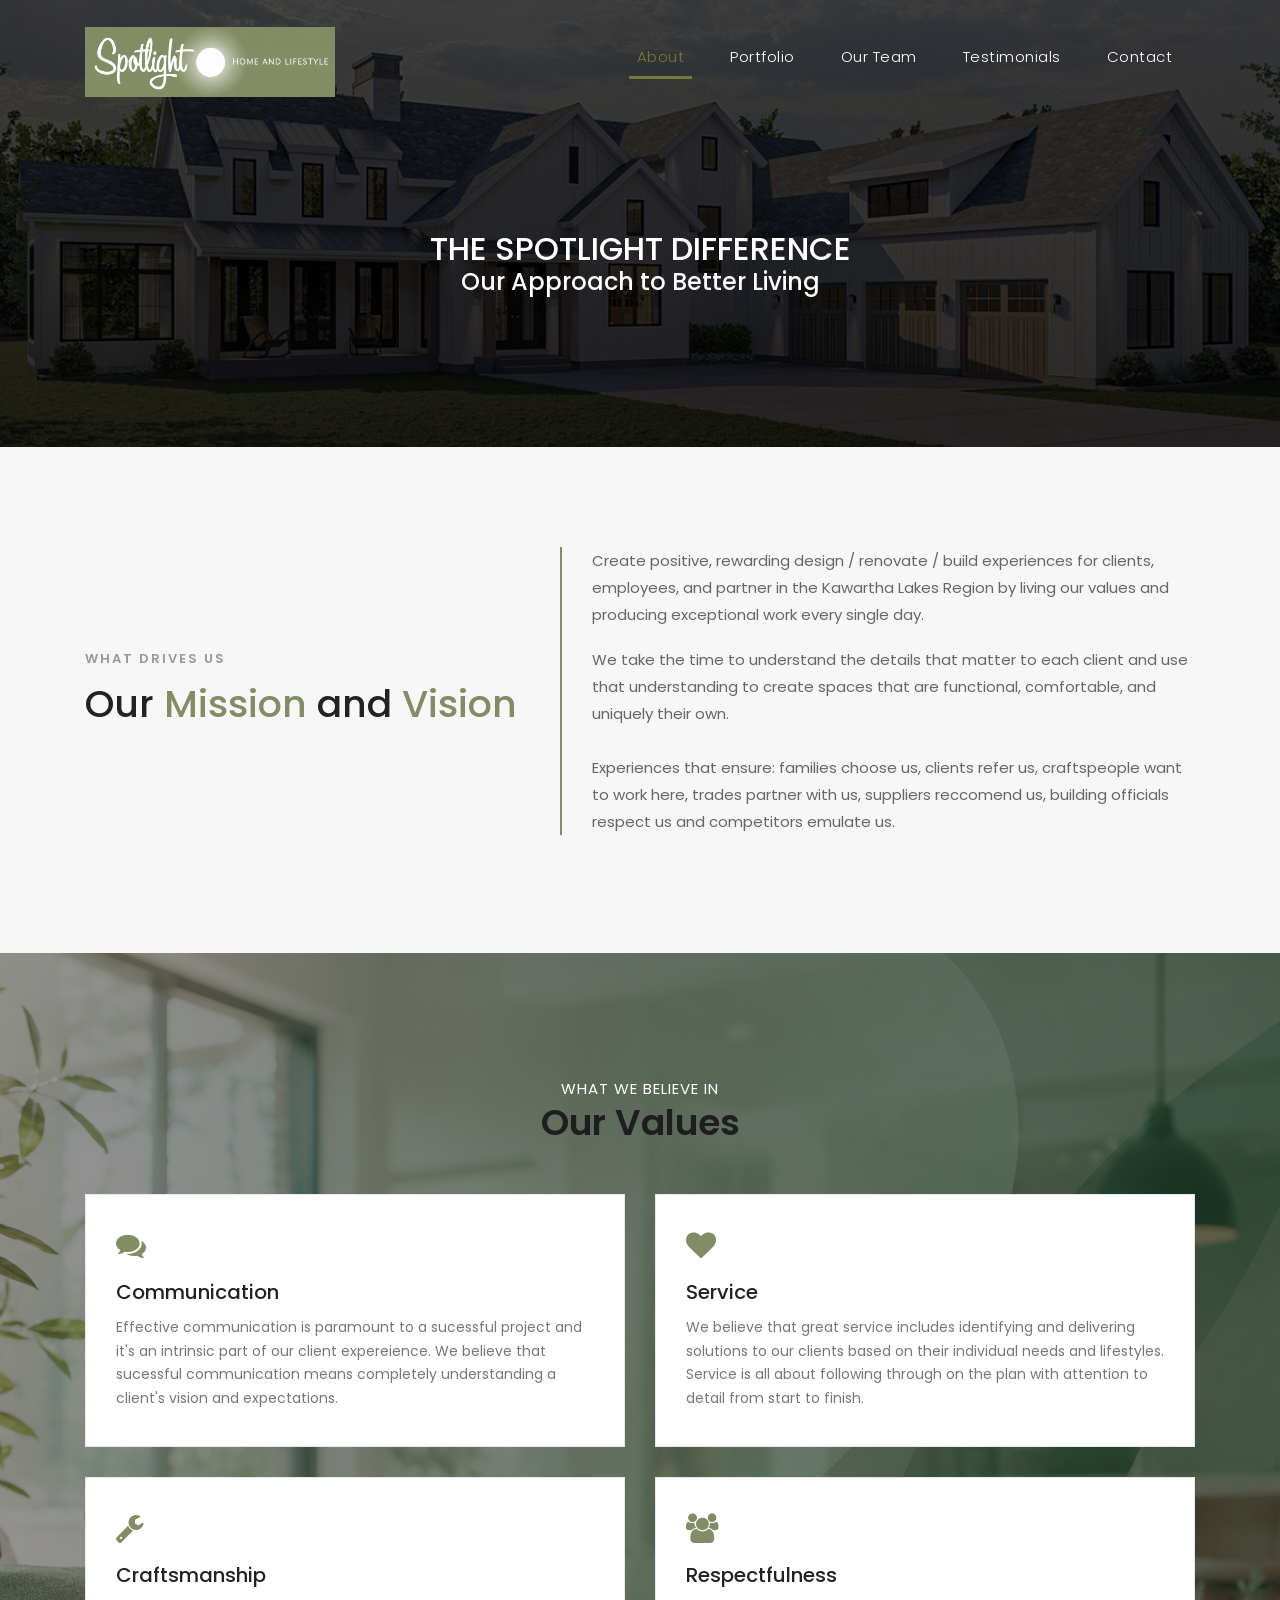
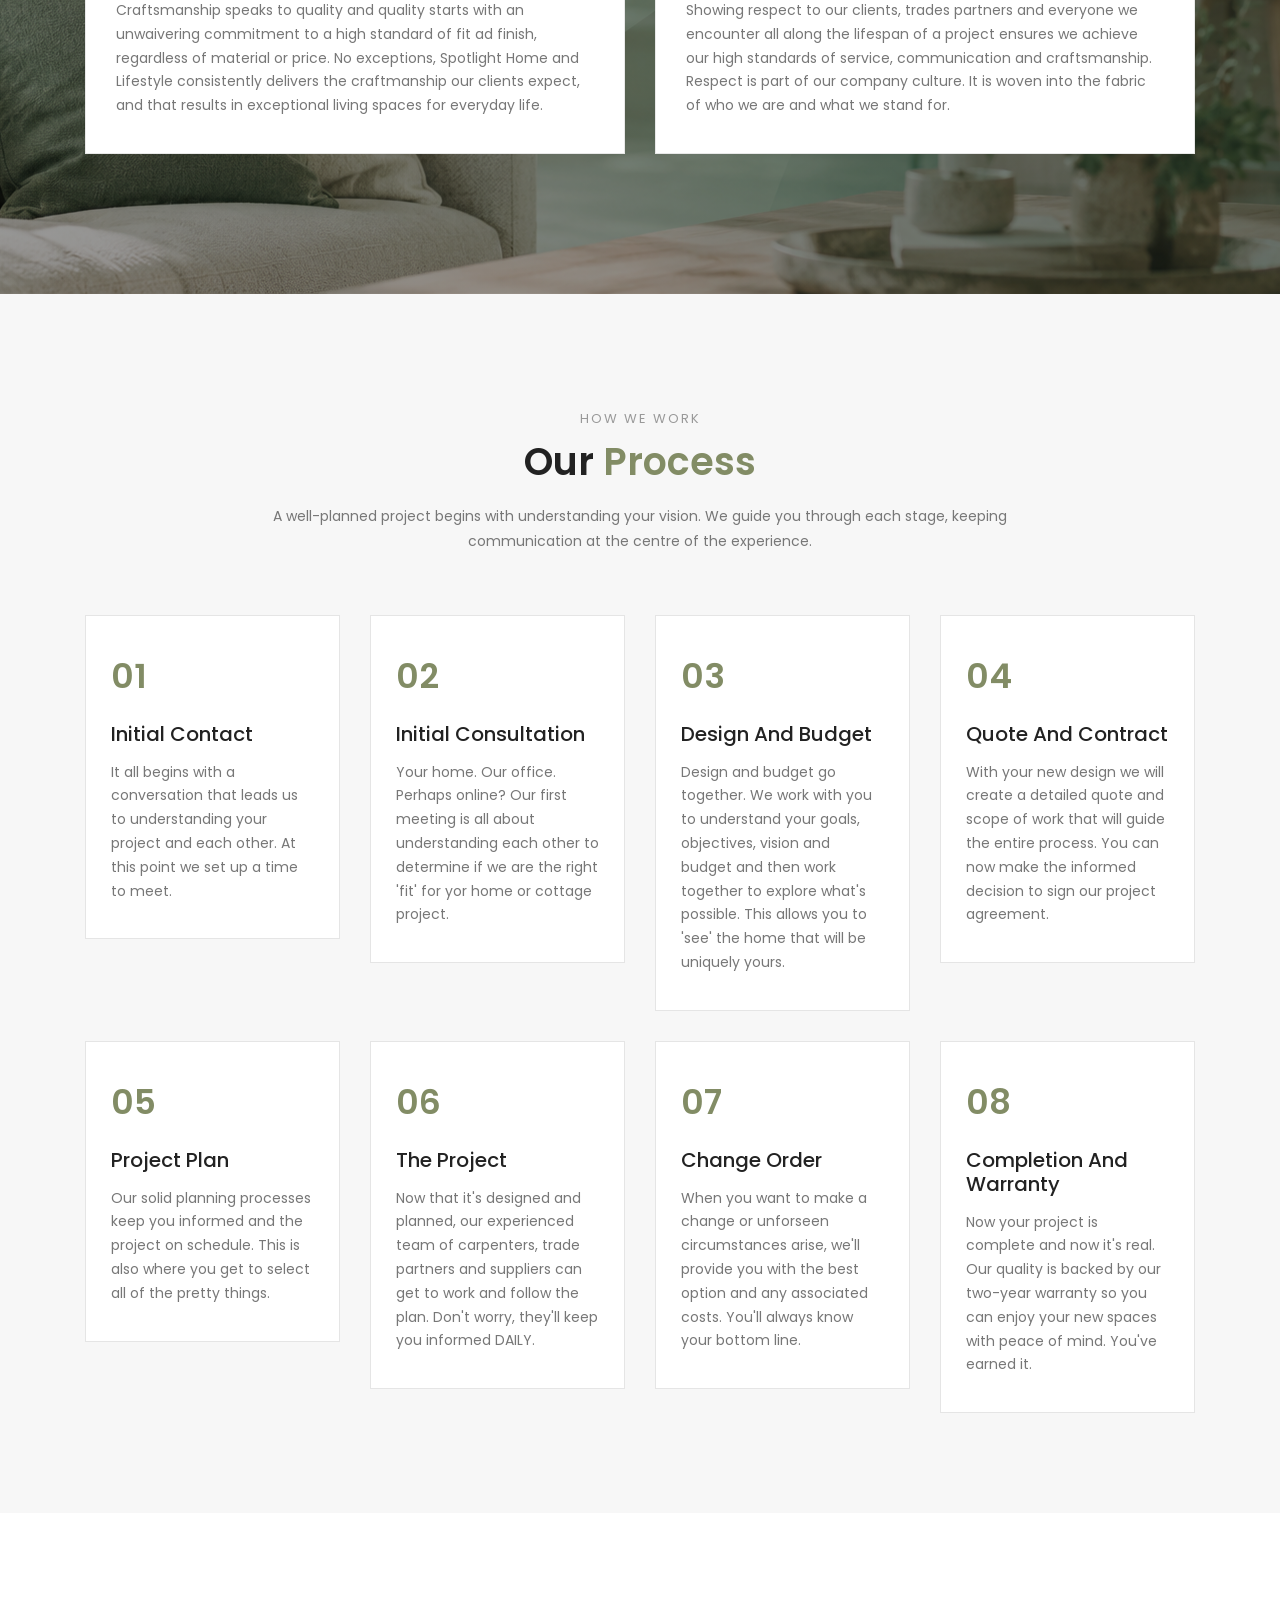
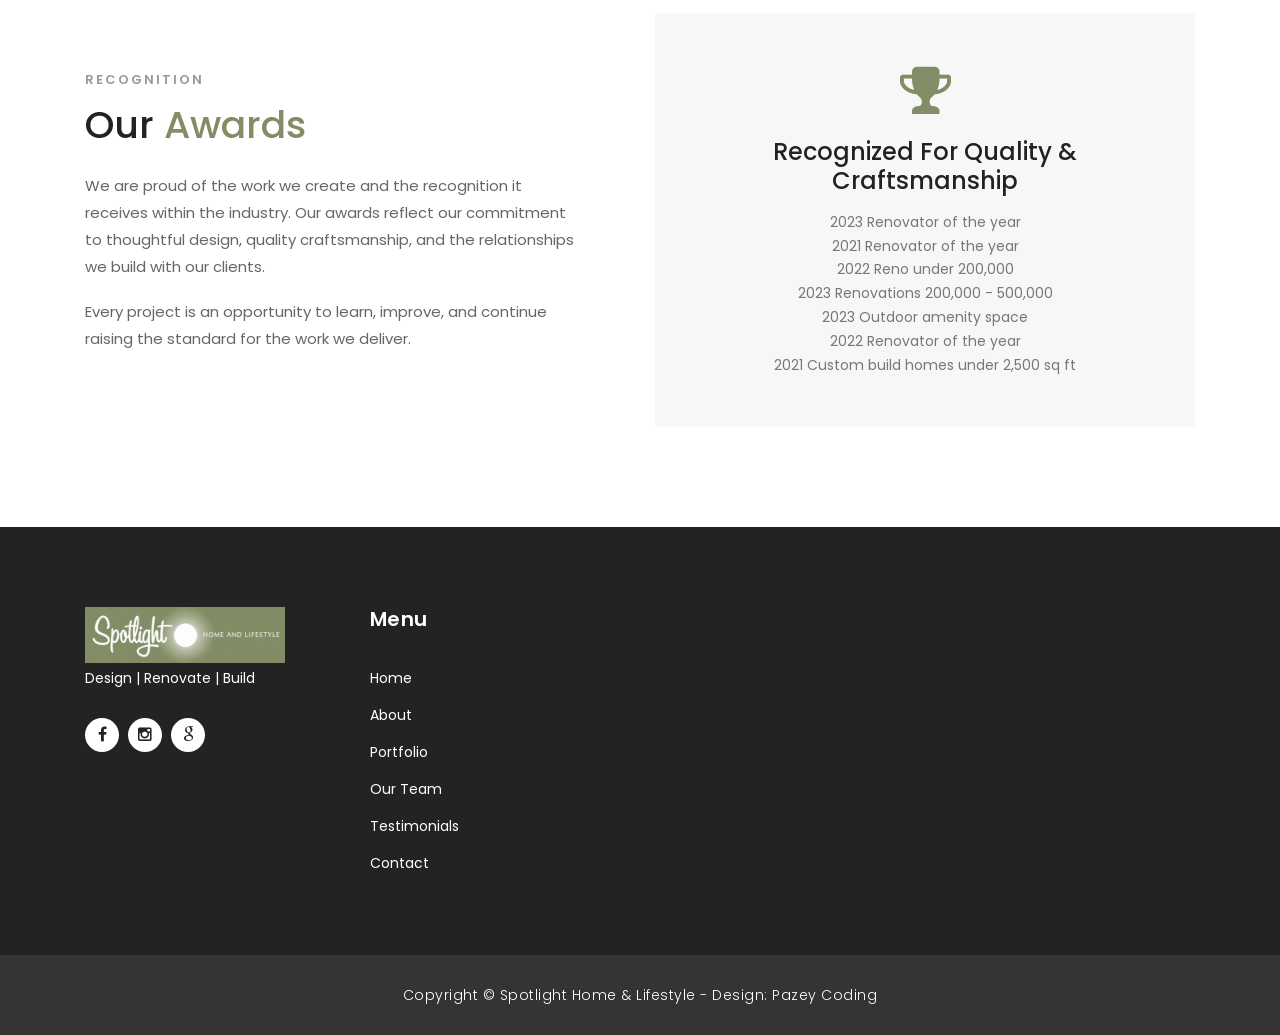
==== about-spotlight.html @ 0cdc7793 "Initial commit" ====
<!DOCTYPE html>
<html lang="en">

<head>

  <meta charset="utf-8">
  <meta name="viewport" content="width=device-width, initial-scale=1, shrink-to-fit=no">

  <meta name="description" content="Learn more about Spotlight Home & Lifestyle, our approach to design, renovation and construction, and the values that guide every project.">

  <title>Spotlight Home & Lifestyle</title>

  <!-- Bootstrap -->
  <link href="vendor/bootstrap/css/bootstrap.min.css" rel="stylesheet">

  <!-- Fonts -->
  <link href="https://fonts.googleapis.com/css?family=Poppins:100,200,300,400,500,600,700,800,900&display=swap" rel="stylesheet">

  <!-- CSS -->
  <link rel="stylesheet" href="assets/css/fontawesome.css">
  <link rel="stylesheet" href="assets/css/spotlight.css">
  <link rel="stylesheet" href="assets/css/owl.css">

</head>

<body>

<!-- =========================================
HEADER
========================================= -->

<header>
  <nav class="navbar navbar-expand-lg">

    <div class="container">

      <a class="navbar-brand" href="index.html">
        <img src="spotlight-logo-long.PNG"
             alt="Spotlight Home & Lifestyle"
             style="max-width:250px; max-height:400px;">
      </a>

      <button class="navbar-toggler"
              type="button"
              data-toggle="collapse"
              data-target="#navbarResponsive"
              aria-controls="navbarResponsive"
              aria-expanded="false"
              aria-label="Toggle navigation">

        <span class="navbar-toggler-icon"></span>

      </button>

      <div class="collapse navbar-collapse" id="navbarResponsive">

        <ul class="navbar-nav ml-auto">

    

          <li class="nav-item active">
            <a class="nav-link" href="about-spotlight.html">About</a>
          </li>

          <li class="nav-item">
            <a class="nav-link" href="spotlight-projects.html">Portfolio</a>
          </li>

          <li class="nav-item">
            <a class="nav-link" href="spotlight-team.html">Our Team</a>
          </li>

          <li class="nav-item">
            <a class="nav-link" href="spotlight-testimonials.html">Testimonials</a>
          </li>

          <li class="nav-item">
            <a class="nav-link" href="contact-spotlight.html">Contact</a>
          </li>

        </ul>

      </div>

    </div>

  </nav>
</header>


<!-- =========================================
PAGE BANNER
========================================= -->

<div class="page-heading">

  <div class="container">

    <div class="row">

      <div class="col-md-12">

        <div class="text-content">

          <h2>THE SPOTLIGHT DIFFERENCE</h2>

          <h4>Our Approach to Better Living</h4>

        </div>

      </div>

    </div>

  </div>

</div>





<!-- =========================================
MISSION
========================================= -->

<section class="about-feature-section">

  <div class="container">

    <div class="row align-items-center">

      <div class="col-md-5">

        <div class="about-section-heading">

          <span>WHAT DRIVES US</span>

          <h2>Our <em>Mission</em> and <em>Vision</em></h2>

        </div>

      </div>

      <div class="col-md-7">

        <div class="about-large-text">

          <p>
         Create positive, rewarding design / renovate / build experiences for clients, employees, and partner in the Kawartha Lakes Region by living our values and producing exceptional work every single day.
          </p>

          <p>
            We take the time to understand the details that matter to
            each client and use that understanding to create spaces that
            are functional, comfortable, and uniquely their own.<br><br>
            Experiences that ensure: families choose us, clients refer us, craftspeople want to work here, trades partner with us, suppliers reccomend us, building officials respect us and competitors emulate us.
          </p>

          
        </div>

      </div>

    </div>

  </div>

</section>


<!-- =========================================
VALUES
========================================= -->

<section class="about-values">

  <div class="container">

    <div class="row">

      <div class="col-md-12">

        <div class="section-heading">

          <span style="color: white;">WHAT WE BELIEVE IN</span>

          <h2>Our Values</h2>

        </div>

      </div>

    </div>


    <!-- ROW 1 -->

    <div class="row">

      <div class="col-md-6">

        <div class="value-card">

          <i class="fa fa-comments"></i>

          <h4>Communication</h4>

          <p>
            Effective communication is paramount to a sucessful project and it's an intrinsic part of our client expereience. We believe that sucessful communication means completely understanding a client's vision and expectations. 
          </p>

        </div>

      </div>


      <div class="col-md-6">

        <div class="value-card">

          <i class="fa fa-heart"></i>

          <h4>Service</h4>

          <p>
           We believe that great service includes identifying and delivering solutions to our clients based on their individual needs and lifestyles. Service is all about following through on the plan with attention to detail from start to finish.
          </p>

        </div>

      </div>

    </div>


    <!-- ROW 2 -->

    <div class="row">

      <div class="col-md-6">

        <div class="value-card">

          <i class="fa fa-wrench"></i>

          <h4>Craftsmanship</h4>

          <p>
          Craftsmanship speaks to quality and quality starts with an unwaivering commitment to a high standard of fit ad finish, regardless of material or price. No exceptions, Spotlight Home and Lifestyle consistently delivers the craftmanship our clients expect, and that results in exceptional living spaces for everyday life.
          </p>

        </div>

      </div>


      <div class="col-md-6">

        <div class="value-card">

          <i class="fa fa-users"></i>

          <h4>Respectfulness</h4>

          <p>
            Showing respect to our clients, trades partners and everyone we encounter all along the lifespan of a project ensures we achieve our high standards of service, communication and craftsmanship. Respect is part of our company culture. It is woven into the fabric of who we are and what we stand for.
          </p>

        </div>

      </div>

    </div>

  </div>

</section>


<!-- =========================================
PROCESS
========================================= -->

<section class="about-process" ID="process">

  <div class="container">

    <div class="row">

      <div class="col-md-12">

        <div class="section-heading">

          <span>HOW WE WORK</span>

          <h2>Our <em>Process</em></h2>

          <p>
            A well-planned project begins with understanding your vision.
            We guide you through each stage, keeping communication at the
            centre of the experience.
          </p>

        </div>

      </div>

    </div>


    <div class="row">

      <div class="col-md-3">

        <div class="process-card">

          <div class="process-number">01</div>

          <h4>Initial Contact</h4>

          <p>
       It all begins with a conversation that leads us to understanding your project and each other. At this point we set up a time to meet.
          </p>

        </div>

      </div>


      <div class="col-md-3">

        <div class="process-card">

          <div class="process-number">02</div>

          <h4>Initial Consultation</h4>

          <p>
           Your home. Our office. Perhaps online? Our first meeting is all about understanding each other to determine if we are the right 'fit' for yor home or cottage project.
          </p>

        </div>

      </div>


      <div class="col-md-3">

        <div class="process-card">

          <div class="process-number">03</div>

          <h4>Design And Budget</h4>

          <p>
           Design and budget go together. We work with you to understand your goals, objectives, vision and budget and then work together to explore what's possible. This allows you to 'see' the home that will be uniquely yours.
          </p>

        </div>

      </div>


      <div class="col-md-3">

        <div class="process-card">

          <div class="process-number">04</div>

          <h4>Quote And Contract</h4>

          <p>
    With your new design we will create a detailed quote and scope of work that will guide the entire process. You can now make the informed decision to sign our project agreement.
          </p>

        </div>

      </div>

            <div class="col-md-3">

        <div class="process-card">

          <div class="process-number">05</div>

          <h4>Project Plan</h4>

          <p>
Our solid planning processes keep you informed and the project on schedule. This is also where you get to select all of the pretty things.
          </p>

        </div>

      </div>

                  <div class="col-md-3">

        <div class="process-card">

          <div class="process-number">06</div>

          <h4>The Project</h4>

          <p>
Now that it's designed and planned, our experienced team of carpenters, trade partners and suppliers can get to work and follow the plan. Don't worry, they'll keep you informed DAILY.
          </p>

        </div>

      </div>

      
                  <div class="col-md-3">

        <div class="process-card">

          <div class="process-number">07</div>

          <h4>Change Order</h4>

          <p>
When you want to make a change or unforseen circumstances arise, we'll provide you with the best option and any associated costs. You'll always know your bottom line.
          </p>

        </div>

      </div>

                    <div class="col-md-3">

        <div class="process-card">

          <div class="process-number">08</div>

          <h4>Completion And Warranty</h4>

          <p>
Now your project is complete and now it's real. Our quality is backed by our two-year warranty so you can enjoy your new spaces with peace of mind. You've earned it.
          </p>

        </div>

      </div>


    </div>

  </div>

</section>


<!-- =========================================
AWARDS
========================================= -->

<section class="about-awards" ID="awards">

  <div class="container">

    <div class="row align-items-center">

      <div class="col-md-6">

        <div class="awards-content">

          <span>RECOGNITION</span>

          <h2>Our <em>Awards</em></h2>

          <p>
            We are proud of the work we create and the recognition it
            receives within the industry. Our awards reflect our
            commitment to thoughtful design, quality craftsmanship,
            and the relationships we build with our clients.
          </p>

          <p>
            Every project is an opportunity to learn, improve, and
            continue raising the standard for the work we deliver.
          </p>

        </div>

      </div>


      <div class="col-md-6">

        <div class="award-placeholder">

          <i class="fa fa-trophy"></i>

          <h4>Recognized For Quality & Craftsmanship</h4>

          <p>
          
2023 Renovator of the year<br>
2021 Renovator of the year<br>
2022 Reno under 200,000<br>
2023 Renovations 200,000 - 500,000<br>
2023 Outdoor amenity space<br>
2022 Renovator of the year<br>
2021 Custom build homes under 2,500 sq ft 
          </p>

        </div>

      </div>

    </div>

  </div>

</section>





<!-- =========================================
FOOTER
========================================= -->

<footer>

  <div class="container">

    <div class="row">

      <div class="col-md-3 footer-item">

        <img src="spotlight-logo-long.PNG"
             alt="Spotlight Home & Lifestyle"
             style="max-width:200px; max-height:250px;">

        <p>Design | Renovate | Build</p>

       <ul class="social-icons">
  <li>
    <a rel="nofollow" href="https://www.facebook.com/spotlighthomeandlifestyle" target="_blank">
      <i class="fa fa-facebook"></i>
    </a>
  </li>

  <li>
    <a href="https://www.instagram.com/spotlighthomeandlifestyle?stkn=MXFjdmdoZDBtM3pxMg==">
      <i class="fa fa-instagram"></i>
    </a>
  </li>

  <li>
    <a href="https://share.google/CDrPjOCN7Ba2OfGo3">
      <i class="fa fa-google"></i>
    </a>
  </li>
</ul>

      </div>


      <div class="col-md-3 footer-item">

        <h4>Menu</h4>

        <ul class="menu-list">

          <li><a href="index.html">Home</a></li>
          <li><a href="about-spotlight.html">About</a></li>
          <li><a href="spotlight-projects.html">Portfolio</a></li>
          <li><a href="spotlight-team.html">Our Team</a></li>
          <li><a href="spotlight-testimonials.html">Testimonials</a></li>
          <li><a href="contact-spotlight.html">Contact</a></li>

        </ul>

      </div>




        

              </div>

            </div>

          </form>

        </div>

      </div>

    </div>

  </div>

</footer>


<div class="sub-footer">

  <div class="container">

    <div class="row">

      <div class="col-md-12">

        <p>
          Copyright &copy; Spotlight Home & Lifestyle
          - Design: Pazey Coding
        </p>

      </div>

    </div>

  </div>

</div>


<!-- =========================================
SCRIPTS
========================================= -->

<script src="vendor/jquery/jquery.min.js"></script>
<script src="vendor/bootstrap/js/bootstrap.bundle.min.js"></script>

    <!-- Additional Scripts -->
    <script src="js/custom.js"></script>
    <script src="js/owl.js"></script>
    <script src="js/slick.js"></script>
    <script src="js/accordions.js"></script>

</body>
</html>
---- assets/css/spotlight.css ----
/* Grid */

.portfolio-grid {
  display: grid;
  grid-template-columns: repeat(2, 1fr);
  gap: 25px;
}

/* Portfolio Image */

.portfolio-item {
  position: relative;
  overflow: hidden;
  height: 500px;
  background: #222;
}

.portfolio-item img {
  width: 100%;
  height: 100%;
  object-fit: cover;
  display: block;
  transition: transform 0.6s ease;
}

/* Dark overlay */

.portfolio-overlay {
  position: absolute;
  top: 0;
  left: 0;
  right: 0;
  bottom: 0;

  display: flex;
  align-items: flex-end;

  padding: 45px;

  background: linear-gradient(
    to top,
    rgba(0, 0, 0, 0.85) 0%,
    rgba(0, 0, 0, 0.45) 45%,
    rgba(0, 0, 0, 0.05) 100%
  );

  transition: background 0.4s ease;
}

/* Text */

.portfolio-content {
  max-width: 550px;
  color: #fff;
}

.portfolio-content span {
  display: block;
  font-size: 12px;
  letter-spacing: 2px;
  font-weight: 600;
  color: #d2b98b;
  margin-bottom: 10px;
}

.portfolio-content h3 {
  font-size: 30px;
  font-weight: 600;
  margin-bottom: 15px;
  color: #fff;
}

.portfolio-content p {
  color: #eee;
  font-size: 15px;
  line-height: 1.7;
  margin-bottom: 25px;
}

/* Button */

.portfolio-button {
  display: inline-block;
  padding: 12px 24px;
  border: 1px solid #fff;
  color: #fff;
  font-size: 12px;
  font-weight: 600;
  letter-spacing: 1px;
  text-decoration: none;
  transition: all 0.3s ease;
}

.portfolio-button:hover {
  background: #fff;
  color: #222;
  text-decoration: none;
}

/* Hover Image */

.portfolio-item:hover img {
  transform: scale(1.06);
}

.portfolio-item:hover .portfolio-overlay {
  background: linear-gradient(
    to top,
    rgba(0, 0, 0, 0.9) 0%,
    rgba(0, 0, 0, 0.55) 55%,
    rgba(0, 0, 0, 0.15) 100%
  );
}

/* Bottom Button */

.portfolio-footer {
  text-align: center;
  margin-top: 45px;
}

.portfolio-footer .filled-button {
  padding: 14px 30px;
}

/* Mobile */

@media (max-width: 767px) {

  .portfolio-section {
    padding: 70px 0;
  }

  .portfolio-grid {
    grid-template-columns: 1fr;
  }

  .portfolio-item {
    height: 450px;
  }

  .portfolio-overlay {
    padding: 30px;
  }

  .portfolio-content h3 {
    font-size: 24px;
  }

  .portfolio-content p {
    font-size: 14px;
  }
}

/* Dark overlay on slider images */
.Modern-Slider .item .img-fill::after {
    content: "";
    position: absolute;
    inset: 0;
    background: rgba(0, 0, 0, 0.6);
    z-index: 1;
}

/* Keep slider text and arrows above the overlay */
.Modern-Slider .item .text-content {
    z-index: 2;
}

.Modern-Slider .NextArrow,
.Modern-Slider .PrevArrow {
    z-index: 5;
}

body {
  font-family: 'Poppins', sans-serif;
  overflow-x: hidden;
  text-rendering: optimizeLegibility;
  -webkit-font-smoothing: antialiased;
  -moz-osx-font-smoothing: grayscale;
}
p {
	margin-bottom: 0px;
	font-size: 14px;
	color: #666666;
	line-height: 30px;
}
a {
	text-decoration: none!important;
}
ul {
	padding: 0;
	margin: 0;
	list-style: none;
}

h1,h2,h3,h4,h5,h6 {
	margin: 0px;
}

a.filled-button {
	background-color: #828C65;
	color: #fff;
	font-size: 16px;
	text-transform: uppercase;
	font-weight: 700;
	padding: 12px 30px;
	border-radius: 30px;
	display: inline-block;
	transition: all 0.3s;
}

a.filled-button:hover {
	background-color: #fff;
	color: #828C65;
}

a.border-button {
	background-color: transparent;
	color: #fff;
	border: 2px solid #fff;
	font-size: 20px;
	text-transform: uppercase;
	font-weight: 700;
	padding: 10px 28px;
	border-radius: 30px;
	display: inline-block;
	transition: all 0.3s;
}

a.border-button:hover {
	background-color: #fff;
	color: #828C65;
}

.section-heading {
	text-align: center;
	margin-bottom: 80px;
}

.section-heading h2 {
	font-size: 36px;
	font-weight: 600;
	color: #1e1e1e;
}

.section-heading em {
	font-style: normal;
	color: #828C65;
}

.section-heading span {
	display: block;
	margin-top: 15px;
	text-transform: uppercase;
	font-size: 15px;
	color: #666;
	letter-spacing: 1px;
}

#preloader {
  overflow: hidden;
  background: #828C65;
  left: 0;
  right: 0;
  top: 0;
  bottom: 0;
  position: fixed;
  z-index: 9999999;
  color: #fff;
}

#preloader .jumper {
  left: 0;
  top: 0;
  right: 0;
  bottom: 0;
  display: block;
  position: absolute;
  margin: auto;
  width: 50px;
  height: 50px;
}

#preloader .jumper > div {
  background-color: #fff;
  width: 10px;
  height: 10px;
  border-radius: 100%;
  -webkit-animation-fill-mode: both;
  animation-fill-mode: both;
  position: absolute;
  opacity: 0;
  width: 50px;
  height: 50px;
  -webkit-animation: jumper 1s 0s linear infinite;
  animation: jumper 1s 0s linear infinite;
}

#preloader .jumper > div:nth-child(2) {
  -webkit-animation-delay: 0.33333s;
  animation-delay: 0.33333s;
}

#preloader .jumper > div:nth-child(3) {
  -webkit-animation-delay: 0.66666s;
  animation-delay: 0.66666s;
}

@-webkit-keyframes jumper {
  0% {
    opacity: 0;
    -webkit-transform: scale(0);
    transform: scale(0);
  }
  5% {
    opacity: 1;
  }
  100% {
    -webkit-transform: scale(1);
    transform: scale(1);
    opacity: 0;
  }
}

@keyframes jumper {
  0% {
    opacity: 0;
    -webkit-transform: scale(0);
    transform: scale(0);
  }
  5% {
    opacity: 1;
  }
  100% {
    opacity: 0;
  }
}

/* Sub Header Style */

.sub-header {
	background-color: #828C65;
	height: 46px;
	line-height: 46px;
}

.sub-header ul li {
	display: inline-block;
}

.sub-header ul.left-info li {
	border-left: 1px solid rgba(250,250,250,0.3);
	padding: 0px 20px;
}

.sub-header ul.left-info li:last-child {
	border-right: 1px solid rgba(250,250,250,0.3);
}

.sub-header ul.left-info li i {
	margin-right: 10px;
	font-size: 18px;
}

.sub-header ul.left-info li a {
	color: #fff;
	font-size: 14px;
	font-weight: 600;
}

.sub-header ul.right-icons {
	float: right;
}

.sub-header ul.right-icons li {
	margin-right: -4px;
	width: 46px;
	display: inline-block;
	text-align: center;
	border-right: 1px solid rgba(250,250,250,0.3);
}

.sub-header ul.right-icons li:first-child {
	border-left: 1px solid rgba(250,250,250,0.3);
}

.sub-header ul.right-icons li a {
	color: #fff;
	transition: all 0.3s;
}

.sub-header ul.right-icons li a:hover {
	opacity: 0.75;
}



/* Header Style */

/* Adjust header elements when scrolling */
.background-header .navbar {
    padding-top: -2px;
    padding-bottom: -2px;
}

.background-header .navbar .navbar-brand {
    margin-top: -4px;
}

.background-header .navbar .navbar-nav a.nav-link {
    margin-top: -2px;
}

header {
	position: absolute;
	z-index: 99999;
	width: 100%;
	background-color: transparent!important;
	height: 80px;
	-webkit-transition: all 0.3s ease-in-out 0s;
    -moz-transition: all 0.3s ease-in-out 0s;
    -o-transition: all 0.3s ease-in-out 0s;
    transition: all 0.3s ease-in-out 0s;
}
header .navbar {
	padding: 10px 0px;
}
.background-header .navbar {
	padding: 10px 0px;
}
.background-header {
	top: 0;
	position: fixed;
	background-color: #fff!important;
	box-shadow: 0px 1px 10px rgba(0,0,0,0.1);
}
.background-header .navbar-brand h2 {
	color: #828C65!important;
}
.background-header .navbar-nav a.nav-link {
	color: #1e1e1e!important;
	
}
.background-header .navbar-nav .nav-link:hover,
.background-header .navbar-nav .active>.nav-link,
.background-header .navbar-nav .nav-link.current,
.background-header .navbar-nav .nav-link.show,
.background-header .navbar-nav .show>.nav-link {
	color: #757B35!important;
}
.navbar .navbar-brand {
	float: 	left;
	margin-top: 12px;
	outline: none;
}
.navbar .navbar-brand h2 {
	color: #fff;
	text-transform: uppercase;
	font-size: 24px;
	font-weight: 700;
	-webkit-transition: all .3s ease 0s;
    -moz-transition: all .3s ease 0s;
    -o-transition: all .3s ease 0s;
    transition: all .3s ease 0s;
}
.navbar .navbar-brand h2 em {
	font-style: normal;
	font-size: 16px;
}
#navbarResponsive {
	z-index: 999;
}
.navbar-collapse {
	text-align: center;
}
.navbar .navbar-nav .nav-item {
	margin: 0px 15px;
}
.navbar .navbar-nav a.nav-link {
	text-transform: capitalize;
	font-size: 15px;
	font-weight: 300;
	letter-spacing: 0.5px;
	color: #fff;
	transition: all 0.5s;
	margin-top: 5px;
}


.navbar .navbar-nav .nav-link:hover,
.navbar .navbar-nav .active>.nav-link,
.navbar .navbar-nav .nav-link.current,
.navbar .navbar-nav .nav-link.show,
.navbar .navbar-nav .show>.nav-link {
	color: #757B35;
	border-bottom: 3px solid #757B35;
}
.navbar .navbar-toggler-icon {
	background-image: none;
}
.navbar .navbar-toggler {
	border-color: transparent;
	background-color: transparent;	
	height: 36px;
	outline: none;
	border-radius: 0px;
	position: absolute;
	right: 30px;
	top: 35px;
}
.navbar .navbar-toggler-icon:after {
	content: '\f0c9';
	color: #828C65;
	font-size: 30px;
	line-height: 26px;
	font-family: 'FontAwesome';
}



/* Banner Style */

.img-fill{
  width: 100%;
  display: block;
  overflow: hidden;
  position: relative;
  text-align: center
}

.img-fill img {
  min-height: 100%;
  min-width: 100%;
  position: relative;
  display: inline-block;
  max-width: none;
}

*,
*:before,
*:after {
  -webkit-box-sizing: border-box;
  box-sizing: border-box;
  -webkit-font-smoothing: antialiased;
  -moz-osx-font-smoothing: grayscale;
}

.Grid1k {
  padding: 0 15px;
  max-width: 1200px;
  margin: auto;
}

.blocks-box,
.slick-slider {
  margin: 0;
  padding: 0!important;
}

.slick-slide {
  float: left;
  padding: 0;
}

.Modern-Slider .item .img-fill {
	background-size: cover;
	background-position: center center;
	background-repeat: no-repeat;
	height:95vh;
}

.Modern-Slider .item-1 .img-fill {
	background-image: url(../images/slide_01.jpg);
}

.Modern-Slider .item-2 .img-fill {
	background-image: url(../images/slide_02.jpg);
}

.Modern-Slider .item-3 .img-fill {
	background-image: url(../images/slide_03.jpg);
}

.Modern-Slider .NextArrow{
  position:absolute;
  top:50%;
  right:30px;
  border:0 none;
  background-color: transparent;
  text-align:center;
  font-size: 36px;
  font-family: 'FontAwesome';
  color:#FFF;
  z-index:5;
  outline: none;
  cursor: pointer;
}

.Modern-Slider .NextArrow:before{
  content:'\f105';
}

.Modern-Slider .PrevArrow {
  position:absolute;
  top:50%;
  left:30px;
  border:0 none;
  background-color: transparent;
  text-align:center;
  font-size: 36px;
  font-family: 'FontAwesome';
  color:#FFF;
  z-index:5;
  outline: none;
  cursor: pointer;
}

.Modern-Slider .PrevArrow:before{
  content:'\f104';
}

ul.slick-dots {
  display: none!important;
}

.Modern-Slider .text-content {
	text-align: left;
  	width: 75%;
  	position: absolute;
  	top: 50%;
  	left: 50%;
  	transform: translate(-50%, -50%);
}

.Modern-Slider .item h6 {
  margin-bottom: 15px;
  font-size: 22px;
  text-transform: uppercase;
  font-weight: 700;
  letter-spacing: 1px;
  color:#828C65;
  animation:fadeOutRight 1s both;
}

.Modern-Slider .item h4 {
  margin-bottom: 30px;
  text-transform: uppercase;
  font-size: 44px;
  font-weight: 700;
  letter-spacing: 2.5px;
  color:#FFF;
  overflow:hidden;
  animation:fadeOutLeft 1s both;
}

.Modern-Slider .item p {
	max-width: 570px;
	color: #fff;
	font-size: 15px;
	font-weight: 400;
	line-height: 30px;
	margin-bottom: 40px;
}

.Modern-Slider .item a {
  margin: 0 5px;
}

.Modern-Slider .item.slick-active h6{
  animation:fadeInDown 1s both 1s;
}

.Modern-Slider .item.slick-active h4{
  animation:fadeInLeft 1s both 1.5s;
}

.Modern-Slider .item.slick-active{
  animation:Slick-FastSwipeIn 1s both;
}

.Modern-Slider .buttons {
  position: relative;
}

.Modern-Slider {background:#000;}


/* ==== Slick Slider Css Ruls === */
.slick-slider{position:relative;display:block;-webkit-user-select:none;-moz-user-select:none;-ms-user-select:none;user-select:none;-webkit-touch-callout:none;-khtml-user-select:none;-ms-touch-action:pan-y;touch-action:pan-y;-webkit-tap-highlight-color:transparent}
.slick-list{position:relative;display:block;overflow:hidden;margin:0;padding:0}
.slick-list:focus{outline:none}.slick-list.dragging{cursor:hand}
.slick-slider .slick-track,.slick-slider .slick-list{-webkit-transform:translate3d(0,0,0);-ms-transform:translate3d(0,0,0);transform:translate3d(0,0,0)}
.slick-track{position:relative;top:0;left:0;display:block}
.slick-track:before,.slick-track:after{display:table;content:''}.slick-track:after{clear:both}
.slick-loading .slick-track{visibility:hidden}
.slick-slide{display:none;float:left /* If RTL Make This Right */ ;height:100%;min-height:1px}
.slick-slide.dragging img{pointer-events:none}
.slick-initialized .slick-slide{display:block}
.slick-loading .slick-slide{visibility:hidden}
.slick-vertical .slick-slide{display:block;height:auto;border:1px solid transparent}




/* Request Form */

.request-form {
	background-color: #828C65;
	padding: 40px 0px;
	color: #fff;
}

.request-form h4 {
	font-size: 30px;
	font-weight: 600;
}

.request-form span {
	font-size: 15px;
	font-weight: 400;
	display: inline-block;
	margin-top: 10px;
}

.request-form a.border-button {
	margin-top: 12px;
	float: right;
}




/* Services */

.services {
	margin-top: 140px;
}

.service-item img {
	width: 100%;
	overflow: hidden;
}

.service-item .down-content {
	background-color: #f7f7f7;
	padding: 30px;
}

.service-item .down-content h4 {
	font-size: 20px;
	font-weight: 700;
	letter-spacing: 0.25px;
	margin-bottom: 15px;
}

.service-item .down-content p {
	margin-bottom: 20px;
}



/* Fun Facts */

.fun-facts {
	margin-top: 140px;
	background-image: linear-gradient(rgba(0, 0, 0, 0.97), rgba(0, 0, 0, 0.8)),
	                  url(../images/spotlight-design-build-material.jpg);
	background-position: center center;
	background-repeat: no-repeat;
	background-size: cover;
	background-attachment: fixed;
	padding: 140px 0px;
	color: #fff;
}

.fun-facts span {
	text-transform: uppercase;
	font-size: 15px;
	color: #fff;
	letter-spacing: 1px;
	margin-bottom: 10px;
	display: block;
}

.fun-facts h2 {
	font-size: 36px;
	font-weight: 600;
	margin-bottom: 35px;
}

.fun-facts em {
	font-style: normal;
	color: #757B35;
}

.fun-facts p {
	color: #fff;
	margin-bottom: 40px;
}

.fun-facts .left-content {
	margin-right: 45px;
}

.count-area-content {
	text-align: center;
	background-color: rgba(250,250,250,0.1);
	padding: 25px 30px 35px 30px;
	margin: 15px 0px;
}


.count-title {
    font-size: 20px;
    font-weight: 600;
    color: #fff;
    letter-spacing: 0.5px;
}



/* More Info */

.more-info {
	margin-top: 140px;
}

.more-info .left-image img {
	width: 100%;
	overflow: hidden;
}

.more-info .more-info-content {
	background-color: #f7f7f7;
}

.about-info .more-info-content {
	background-color: transparent;
}

.about-info .right-content {
	padding: 0px!important;
	margin-right: 30px;
}

.more-info .right-content {
	padding: 45px 45px 45px 30px;
}

.more-info .right-content span {
	text-transform: uppercase;
	font-size: 15px;
	color: #666;
	letter-spacing: 1px;
	margin-bottom: 10px;
	display: block;
}

.more-info .right-content h2 {
	font-size: 36px;
	font-weight: 600;
	margin-bottom: 35px;
}

.more-info .right-content em {
	font-style: normal;
	color: #828C65;
}

.more-info .right-content p {
	margin-bottom: 30px;
}


/* Testimonials Style */

.about-testimonials {
	margin-top: 0px!important;
}

.testimonials {
	margin-top: 140px;
	background-color: #f7f7f7;
	padding: 140px 0px;
}
.testimonial-item .inner-content {
	text-align: center;
	background-color: #fff;	
	padding: 30px;
	border-radius: 5px;
}
.testimonial-item p {
	font-size: 14px;
	font-weight: 400;
}
.testimonial-item h4 {
	font-size: 19px;
	font-weight: 700;
	color: #1e1e1e;
	letter-spacing: 0.5px;
	margin-bottom: 0px;
}
.testimonial-item span {
	display: inline-block;
	margin-top: 8px;
	font-weight: 600;
	font-size: 14px;
	color: #828C65;
}
.testimonial-item img {
	max-width: 60px;
	border-radius: 50%;
	margin: 25px auto 0px auto;
}




/* Call Back Style */

.callback-services {
	border-top: 1px solid #eee;
	padding-top: 140px;
}

.contact-us {
	background-color: #f7f7f7;
	padding: 140px 0px;
}

.contact-us .contact-form {
	background-color: transparent!important;
	padding: 0!important;
}

.callback-form {
	margin-top: 140px;
}

.callback-form .contact-form {
	background-color: #828C65;
	padding: 60px;
	border-radius: 5px;
	text-align: center;
}

.callback-form .contact-form input {
	border-radius: 20px;
	height: 40px;
	line-height: 40px;
	display: inline-block;
	padding: 0px 15px;
	color: #6a6a6a;
	font-size: 13px;
	text-transform: none;
	box-shadow: none;
	border: none;
	margin-bottom: 35px;
}

.callback-form .contact-form input:focus {
	outline: none;
	box-shadow: none;
	border: none;
}

.callback-form .contact-form textarea {
	border-radius: 20px;
	height: 120px;
	max-height: 200px;
	min-height: 120px;
	display: inline-block;
	padding: 15px;
	color: #6a6a6a;
	font-size: 13px;
	text-transform: none;
	box-shadow: none;
	border: none;
	margin-bottom: 35px;
}

.callback-form .contact-form textarea:focus {
	outline: none;
	box-shadow: none;
	border: none;
}

.callback-form .contact-form ::-webkit-input-placeholder { /* Edge */
  color: #aaa;
}
.callback-form .contact-form :-ms-input-placeholder { /* Internet Explorer 10-11 */
  color: #aaa;
}
.callback-form .contact-form ::placeholder {
  color: #aaa;
}

.callback-form .contact-form button.border-button {
	background-color: transparent;
	color: #fff;
	border: 2px solid #fff;
	font-size: 13px;
	text-transform: uppercase;
	font-weight: 700;
	padding: 10px 28px;
	border-radius: 30px;
	display: inline-block;
	transition: all 0.3s;
	outline: none;
	box-shadow: none;
	text-shadow: none;
	cursor: pointer;
}

.callback-form .contact-form button.border-button:hover {
	background-color: #fff;
	color: #828C65;
}

.contact-us .contact-form button.filled-button {
	background-color: #828C65;
	color: #fff;
	border: none;
	font-size: 13px;
	text-transform: uppercase;
	font-weight: 700;
	padding: 12px 30px;
	border-radius: 30px;
	display: inline-block;
	transition: all 0.3s;
	outline: none;
	box-shadow: none;
	text-shadow: none;
	cursor: pointer;
}

.contact-us .contact-form button.filled-button:hover {
	background-color: #fff;
	color: #828C65;
}



/* Partners Style */

.contact-partners {
	margin-top: -8px!important;
}

.partners {
	margin-top: 140px;
	background-color: #f7f7f7;
	padding: 60px 0px;
}

.partners .owl-item {
	text-align: center;
	cursor: pointer;
}

.partners .partner-item img {
	max-width: 156px;
	margin: auto;
}



/* Footer Style */

footer {
	background-color: #232323;
	padding: 80px 0px;
	color: #fff;
}

footer h4 {
	color: #fff;
	font-size: 20px;
	font-weight: 600;
	letter-spacing: 0.25px;
	margin-bottom: 35px;
}
footer p {
	color: #fff;
}

footer ul.social-icons {
	margin-top: 25px;
}

footer ul.social-icons li {
	display: inline-block;
	margin-right: 5px;
}

footer ul.social-icons li:last-child {
	margin-right: 0px;
}

footer ul.social-icons li a {
	width: 34px;
	height: 34px;
	display: inline-block;
	line-height: 34px;
	text-align: center;
	background-color: #fff;
	color: #232323;
	border-radius: 50%;
	transition: all 0.3s;
}

footer ul.social-icons li a:hover {
	background-color: #828C65;
}

footer ul.menu-list li {
	margin-bottom: 13px;
}

footer ul.menu-list li:last-child {
	margin-bottom: 0px;
}

footer ul.menu-list li a {
	font-size: 14px;
	color: #fff;
	transition: all 0.3s;
}

footer ul.menu-list li a:hover {
	color: #828C65;
}

footer .contact-form input {
	border-radius: 20px;
	height: 40px;
	line-height: 40px;
	display: inline-block;
	padding: 0px 15px;
	color: #aaa!important;
	background-color: #343434;
	font-size: 13px;
	text-transform: none;
	box-shadow: none;
	border: none;
	margin-bottom: 15px;
}

footer .contact-form input:focus {
	outline: none;
	box-shadow: none;
	border: none;
	background-color: #343434;
}

footer .contact-form textarea {
	border-radius: 20px;
	height: 120px;
	max-height: 200px;
	min-height: 120px;
	display: inline-block;
	padding: 15px;
	color: #aaa!important;
	background-color: #343434;
	font-size: 13px;
	text-transform: none;
	box-shadow: none;
	border: none;
	margin-bottom: 15px;
}

footer .contact-form textarea:focus {
	outline: none;
	box-shadow: none;
	border: none;
	background-color: #343434;
}

footer .contact-form ::-webkit-input-placeholder { /* Edge */
  color: #aaa;
}
footer .contact-form :-ms-input-placeholder { /* Internet Explorer 10-11 */
  color: #aaa;
}
footer .contact-form ::placeholder {
  color: #aaa;
}

footer .contact-form button.filled-button {
	background-color: transparent;
	color: #fff;
	background-color: #828C65;
	border: none;
	font-size: 13px;
	text-transform: uppercase;
	font-weight: 700;
	padding: 12px 30px;
	border-radius: 30px;
	display: inline-block;
	transition: all 0.3s;
	outline: none;
	box-shadow: none;
	text-shadow: none;
	cursor: pointer;
}

footer .contact-form button.filled-button:hover {
	background-color: #fff;
	color: #828C65;
}



/* Sub-footer Style */

.sub-footer {
	background-color: #343434;
	text-align: center;
	padding: 25px 0px;
}

.sub-footer p {
	color: #fff;
	font-weight: 300;
	letter-spacing: 0.5px;
}

.sub-footer a {
	color: #fff;
}


.page-heading {
	text-align: center;
	background-image: linear-gradient(rgba(0, 0, 0, 0.7), rgba(0, 0, 0, 0.8)), url(../images/spotlight-custom-home.jpg);
	background-position: center center;
	background-repeat: no-repeat;
	background-size: cover;
	padding: 230px 0px 150px 0px;
	color: #fff;
}

.page-heading2 {
	text-align: center;
	background-image: linear-gradient(rgba(0, 0, 0, 0.7), rgba(0, 0, 0, 0.8)), url(../images/exterior-bg.jpg);
	background-position: center center;
	background-repeat: no-repeat;
	background-size: cover;
	padding: 230px 0px 150px 0px;
	color: #fff;
}

.page-heading3 {
	text-align: center;
	background-image: linear-gradient(rgba(0, 0, 0, 0.7), rgba(0, 0, 0, 0.8)), url(../images/cottage-after3.jpg);
	background-position: center center;
	background-repeat: no-repeat;
	background-size: cover;
	padding: 230px 0px 150px 0px;
	color: #fff;
}

.page-heading3 {
	text-align: center;
	background-image: linear-gradient(rgba(0, 0, 0, 0.7), rgba(0, 0, 0, 0.8)), url(../images/our-team-banner.jpg);
	background-position: center center;
	background-repeat: no-repeat;
	background-size: cover;
	padding: 230px 0px 150px 0px;
	color: #fff;
}

.page-heading4 {
	text-align: center;
	background-image: linear-gradient(rgba(0, 0, 0, 0.7), rgba(0, 0, 0, 0.8)), url(../images/spotlight-design3.jpg);
	background-position: center center;
	background-repeat: no-repeat;
	background-size: cover;
	padding: 230px 0px 150px 0px;
	color: #fff;
}

.page-heading5 {
	text-align: center;
	background-image: linear-gradient(rgba(0, 0, 0, 0.7), rgba(0, 0, 0, 0.8)), url(../images/spotlight-design.jpg);
	background-position: center center;
	background-repeat: no-repeat;
	background-size: cover;
	padding: 230px 0px 150px 0px;
	color: #fff;
}

.page-heading6 {
	text-align: center;
	background-image: linear-gradient(rgba(0, 0, 0, 0.7), rgba(0, 0, 0, 0.8)), url(../images/spotlight-design2.jpg);
	background-position: center center;
	background-repeat: no-repeat;
	background-size: cover;
	padding: 230px 0px 150px 0px;
	color: #fff;
}

.page-heading7 {
	text-align: center;
	background-image: linear-gradient(rgba(0, 0, 0, 0.7), rgba(0, 0, 0, 0.8)), url(../images/spotlight-suite.jpg);
	background-position: center center;
	background-repeat: no-repeat;
	background-size: cover;
	padding: 230px 0px 150px 0px;
	color: #fff;
}


.page-heading h1 {
	text-transform: capitalize;
	font-size: 36px;
	font-weight: 700;
	letter-spacing: 2px;
	margin-bottom: 18px;
}

.page-heading span {
	font-size: 15px;
	text-transform: uppercase;
	letter-spacing: 1px;
	color: #fff;
	display: block;
}


/* team */

.team {
	background-color: #f7f7f7;
	margin-top: 140px;
	margin-bottom: -140px;
	padding: 120px 0px;
}

.team-item img {
	width: 100%;
	overflow: hidden;
}

.team-item .down-content {
	background-color: #fff;
	padding: 30px;
}

.team-item .down-content h4 {
	font-size: 20px;
	font-weight: 700;
	letter-spacing: 0.25px;
	margin-bottom: 10px;
}

.team-item .down-content span {
	color: #828C65;
	font-weight: 600;
	font-size: 14px;
	display: block;
	margin-bottom: 15px;
}

.team-item .down-content p {
	margin-bottom: 20px;
}


/* Single Service */

.single-services {
	margin-top: 140px;
}

#tabs ul {
  margin: 0;
  padding: 0;
}
#tabs ul li {
  margin-bottom: 10px;
  display: inline-block;
  width: 100%;
}
#tabs ul li:last-child {
  margin-bottom: 0px;
}
#tabs ul li a {
	text-transform: capitalize;
	width: 100%;
	padding: 30px 30px;
	display: inline-block;
	background-color: #828C65;
  	font-size: 20px;
  	color: #121212;
  	letter-spacing: 0.5px;
  	font-weight: 700;
  	transition: all 0.3s;
}
#tabs ul li a i {
	float: right;
	margin-top: 5px;
}
#tabs ul .ui-tabs-active span {
  background: #faf5b2;
  border: #faf5b2;
  line-height: 90px;
  border-bottom: none;
}
#tabs ul .ui-tabs-active a {
  color: #fff;
}
#tabs ul .ui-tabs-active span {
  color: #1e1e1e;
}
.tabs-content {
	margin-left: 30px;
  text-align: left;
  display: inline-block;
  transition: all 0.3s;
}
.tabs-content img {
	max-width: 100%;
	overflow: hidden;
}
.tabs-content h4 {
	font-size: 20px;
	font-weight: 700;
	letter-spacing: 0.25px;
	margin-bottom: 15px;
	margin-top: 30px;
}
.tabs-content p {
  font-size: 14px;
  color: #7a7a7a;
  margin-bottom: 0px;
}



/* Contact Information */

.contact-information {
	margin-top: 140px;
}

.contact-information .contact-item {
	padding: 60px 30px;
	background-color: #f7f7f7;
	text-align: center;
}

.contact-information .contact-item i {
	color: #828C65;
	font-size: 48px;
	margin-bottom: 40px;
}

.contact-information .contact-item h4 {
	font-size: 20px;
	font-weight: 700;
	letter-spacing: 0.25px;
	margin-bottom: 15px;
}

.contact-information .contact-item p {
	margin-bottom: 20px;
}

.contact-information .contact-item a {
	font-weight: 600;
	color: #828C65;
	font-size: 15px;
}




/* Responsive Style */
@media (max-width: 768px) {
	.sub-header {
		display: none;
	}
	.Modern-Slider .item h6 {
	  margin-bottom: 15px;
	  font-size: 18px;
	}
	.Modern-Slider .item h4 {
	  margin-bottom: 25px;
	  font-size: 28px;
	  line-height: 36px;
	  letter-spacing: 1px;
	}
	.Modern-Slider .item p {
		max-width: 570px;
		line-height: 25px;
		margin-bottom: 30px;
	}
	.Modern-Slider .NextArrow{
	  right:5px;
	}
	.Modern-Slider .PrevArrow {
	  left:5px;
	}
	.request-form {
		text-align: center;
	}
	.request-form a.border-button {
		float: none;
		margin-top: 30px;
	}
	.services .service-item {
		margin-bottom: 30px;
	}
	.fun-facts .left-content {
		margin-right: 0px;
		margin-bottom: 30px;
	}
	.more-info .right-content  {
		padding: 30px;
	}
	footer {
		padding: 80px 0px 20px 0px;
	}
	footer .footer-item {
		border-bottom: 1px solid #343434;
		margin-bottom: 30px;
		padding-bottom: 30px;
	}
	footer .last-item {
		border-bottom: none;
	}
	.about-info .right-content {
		margin-right: 0px;
		margin-bottom: 30px;
	}
	.team .team-item {
		margin-bottom: 30px;
	}
	.tabs-content {
		margin-left: 0px;
		margin-top: 30px;
	}
	.contact-item {
		margin-bottom: 30px;
	}
}

@media (max-width: 992px) {
	.navbar .navbar-brand {
		position: absolute;
		left: 30px;
		top: 10px;
	}
	.navbar .navbar-brand {
		width: auto;
	}
	.navbar:after {
		display: none;
	}
	#navbarResponsive {
	    z-index: 99999;
	    position: absolute;
	    top: 80px;
	    left: 0;
	    width: 100%;
	    text-align: center;
	    background-color: #fff;
	    box-shadow: 0px 10px 10px rgba(0,0,0,0.1);
	}
	.navbar .navbar-nav .nav-item {
		border-bottom: 1px solid #eee;
	}
	.navbar .navbar-nav .nav-item:last-child {
		border-bottom: none;
	}
	.navbar .navbar-nav a.nav-link {
		padding: 15px 0px;
		color: #1e1e1e!important;
	}
	.navbar .navbar-nav .nav-link:hover,
	.navbar .navbar-nav .active>.nav-link,
	.navbar .navbar-nav .nav-link.current,
	.navbar .navbar-nav .nav-link.show,
	.navbar .navbar-nav .show>.nav-link {
		color: #828C65!important;
		border-bottom: none!important;
	}
}

/* =========================================
PROJECT GALLERY
========================================= */

.project-gallery {

display: grid;

grid-template-columns: 1.4fr 1fr 1fr;

grid-template-rows: 450px 450px;

}


.gallery-item {

position: relative;

background-position: center;

background-size: cover;

overflow: hidden;

}


.gallery-large {

grid-row: span 2;

background-image:

url("../images/spotlight-exterior-transformation.jpg");

}


.gallery-two {

background-image:

url("../images/spotlight-private-suite.jpg");

}


.gallery-three {

background-image:

url("../images/spotlight-transformation.jpg");


}


.gallery-four {

grid-column: 2 / 4;

background-image:

url("../images/spotlight-renovation.jpg");

}


.gallery-overlay {

position: absolute;

inset: 0;

display: flex;

flex-direction: column;

justify-content: flex-end;

padding: 35px;

color: white;

background:

linear-gradient(

transparent,

rgba(35,38,19,.78)

);

}


.gallery-overlay span {

font-size: 9px;

letter-spacing: 2px;

}


.gallery-overlay h3 {

font-size: 32px;

margin: 8px 0;

}


.gallery-overlay a {

font-size: 10px;

letter-spacing: 1.5px;

text-transform: uppercase;

}

/* =========================================
RESPONSIVE — MOBILE
========================================= */

@media (max-width: 650px) {


.section-padding {

padding: 80px 0;

}


.logo {

width: 150px;

}


.hero-content h1 {

font-size: 53px;

}


.hero-text {

font-size: 15px;

}


.hero-buttons {

flex-direction: column;

align-items: flex-start;

}


.large-text {

font-size: 18px;

}


.project-heading {

flex-direction: column;

align-items: flex-start;

gap: 25px;

}


.featured-project-info {

padding: 45px 25px;

}


.project-gallery {

display: block;

}


.gallery-item {

min-height: 400px;

}


.process-item {

grid-template-columns: 45px 1fr 25px;

gap: 15px;

}


.process-description {

display: none;

}


.difference-grid {

grid-template-columns: 1fr;

}


.testimonial-content {

padding: 60px 25px;

}


.form-row {

grid-template-columns: 1fr;

gap: 0;

}


.footer-grid {

grid-template-columns: 1fr;

gap: 40px;

}


.footer-bottom {

flex-direction: column;

gap: 10px;

}

}


/* =========================================
   SEAMLESS SECTION SPACING
========================================= */

/* Project Gallery */
.project-gallery {
  margin: 0 !important;
  padding-bottom: 0 !important;
}

/* Fun Facts */
.fun-facts {
  margin: 0 !important;
}

/* Testimonials */
.testimonials {
  margin: 0 !important;
}

/* Remove spacing specifically between sections */
.project-gallery + .fun-facts {
  margin-top: 0 !important;
}

.fun-facts + .testimonials {
  margin-top: 0 !important;
}

/* Keep comfortable internal spacing */
.fun-facts {
  padding-top: 80px;
  padding-bottom: 80px;
}

.testimonials {
  padding-top: 80px;
  padding-bottom: 80px;
}

/* =========================================
   DESIGN | RENOVATE | BUILD
   KEEP EXISTING TEMPLATE COLOURS
========================================= */

.design-build-cta {
  text-align: center;
  padding: 45px 0;
}

.design-build-content {
  max-width: 850px;
  margin: 0 auto;
}

.design-build-content h4 {
  margin: 0 0 15px;
  font-size: 24px;
  font-weight: 600;
  letter-spacing: 1px;
}

.design-build-content p {
  max-width: 650px;
  margin: 0 auto 25px;
  line-height: 1.7;
}

.design-build-content .border-button {
  display: inline-block;
  margin-top: 5px;
}


/* Desktop */
@media (min-width: 992px) {

  .design-build-cta {
    padding: 55px 0;
  }

  .design-build-content h4 {
    font-size: 28px;
  }

}


/* Mobile */
@media (max-width: 767px) {

  .design-build-cta {
    padding: 40px 20px;
  }

  .design-build-content h4 {
    font-size: 20px;
  }

}

/* =========================================
   DESIGN | RENOVATE | BUILD
   EXACT CENTER ALIGNMENT
========================================= */

.design-build-cta {
  padding: 50px 0;
  text-align: center !important;
}

.design-build-cta .container {
  width: 100%;
}

.design-build-cta .row {
  display: block;
  margin: 0;
}

.design-build-cta .col-md-12 {
  width: 100%;
  padding: 0;
  margin: 0;
}

.design-build-content {
  width: 100%;
  max-width: 850px;
  margin: 0 auto !important;
  padding: 0;
  text-align: center !important;
}

.design-build-content h4 {
  margin: 0 0 15px !important;
  text-align: center !important;
}

.design-build-content p {
  max-width: 650px;
  margin: 0 auto 25px !important;
  text-align: center !important;
}

/* FORCE BUTTON TO CENTER */
.design-build-content .border-button {
  display: table !important;
  margin: 0 auto !important;
  float: none !important;
  position: static !important;
}


/* Desktop */
@media (min-width: 992px) {

  .design-build-cta {
    padding: 55px 0;
  }

}


/* Mobile */
@media (max-width: 767px) {

  .design-build-cta {
    padding: 40px 20px;
  }

}

/* ================================
   SCROLLED NAVBAR
================================ */

.background-header {
    top: 0;
    position: fixed;
    background-color: #fff !important;
    box-shadow: 0px 1px 10px rgba(0,0,0,0.1);
}

/* Move navbar content higher when scrolling */
.background-header .navbar {
    padding: 5px 0px;
}

/* Move the logo up */
.background-header .navbar-brand {
    margin-top: 5px;
}

/* Move navigation links up */
.background-header .navbar-nav a.nav-link {
    color: #1e1e1e !important;
    margin-top: 0px;
}

/* Keep hover/active styles */
.background-header .navbar-nav .nav-link:hover,
.background-header .navbar-nav .active > .nav-link,
.background-header .navbar-nav .nav-link.current,
.background-header .navbar-nav .nav-link.show,
.background-header .navbar-nav .show > .nav-link {
    color: #757B35 !important;
}




/* =========================================
   PORTFOLIO SLIDESHOW
========================================= */

.portfolio-slideshow {
  padding: 80px 0;
  background: #fff;
}

.slideshow-wrapper {
  max-width: 1200px;
  margin: 0 auto;
}

/* Main image */

.main-slide {
  position: relative;
  width: 100%;
  height: 650px;
  overflow: hidden;
  background: #111;
}

.main-slide > img {
  width: 100%;
  height: 100%;
  object-fit: cover;
  display: block;
  transition: opacity 0.3s ease;
}

/* Caption */

.slide-caption {
  position: absolute;
  left: 0;
  right: 0;
  bottom: 0;
  padding: 35px 40px 30px;
  color: #fff;

  background: linear-gradient(
    to top,
    rgba(0, 0, 0, 0.85),
    rgba(0, 0, 0, 0.45),
    transparent
  );
}

.slide-caption h2 {
  margin: 0 0 8px;
  font-size: 30px;
  font-weight: 600;
  color: #fff;
}

.slide-caption p {
  margin: 0;
  max-width: 750px;
  font-size: 16px;
  line-height: 1.7;
  color: #fff;
}

/* Arrows */

.slide-arrow {
  position: absolute;
  top: 50%;
  transform: translateY(-50%);

  width: 50px;
  height: 50px;

  border: none;
  border-radius: 50%;

  background: rgba(0, 0, 0, 0.55);
  color: #fff;

  font-size: 25px;
  cursor: pointer;

  z-index: 5;
  transition: 0.3s ease;
}

.slide-arrow:hover {
  background: rgba(0, 0, 0, 0.85);
}

.slide-arrow.prev {
  left: 20px;
}

.slide-arrow.next {
  right: 20px;
}

/* Thumbnail area */

.thumbnail-wrapper {
  display: flex;
  gap: 12px;
  margin-top: 15px;
  overflow-x: auto;
  padding-bottom: 5px;
}

.thumbnail {
  flex: 0 0 150px;
  height: 100px;

  cursor: pointer;
  overflow: hidden;

  border: 3px solid transparent;
  transition: 0.3s ease;
}

.thumbnail img {
  width: 100%;
  height: 100%;
  object-fit: cover;
  display: block;
  transition: 0.3s ease;
}

.thumbnail:hover img {
  transform: scale(1.05);
}

.thumbnail.active {
  border-color: #222;
}

/* =========================================
   MOBILE
========================================= */

@media (max-width: 767px) {

  .portfolio-slideshow {
    padding: 50px 15px;
  }

  .main-slide {
    height: 450px;
  }

  .slide-caption {
    padding: 25px 20px 20px;
  }

  .slide-caption h2 {
    font-size: 22px;
  }

  .slide-caption p {
    font-size: 14px;
    line-height: 1.5;
  }

  .slide-arrow {
    width: 42px;
    height: 42px;
    font-size: 20px;
  }

  .slide-arrow.prev {
    left: 10px;
  }

  .slide-arrow.next {
    right: 10px;
  }

  .thumbnail {
    flex: 0 0 110px;
    height: 75px;
  }
}

/* Owner image - text wraps around image */
.owner-image {
  float: left;
  width: 45%;
  max-width: 500px;
  margin: 0 35px 20px 0;
  display: block;
}

/* Keep the heading above the image */
.more-info-content .right-content {
  overflow: hidden;
}

/* Mobile */
@media (max-width: 767px) {
  .owner-image {
    float: none;
    width: 100%;
    max-width: 100%;
    margin: 0 0 25px 0;
  }
}


/* =========================================
   ABOUT PAGE
========================================= */

.spotlight-about-intro {
  padding: 100px 0;
  background: #fff;
}

.about-image img {
  width: 100%;
  height: 500px;
  object-fit: cover;
}

.about-text {
  padding-left: 50px;
}

.about-text > span,
.about-section-heading > span,
.awards-content > span,
.cta-content > span {
  display: block;
  margin-bottom: 12px;
  font-size: 13px;
  font-weight: 600;
  letter-spacing: 2px;
  color: #999;
}

.about-text h2,
.about-section-heading h2,
.awards-content h2 {
  font-size: 38px;
  line-height: 1.2;
  margin-bottom: 25px;
  color: #222;
}

.about-text h2 em,
.about-section-heading h2 em,
.awards-content h2 em,
.cta-content h2 em {
  font-style: normal;
  color: #828C65;
}

.about-text p,
.about-large-text p,
.awards-content p {
  color: #666;
  font-size: 15px;
  line-height: 1.8;
  margin-bottom: 18px;
}


/* =========================================
   MISSION
========================================= */

.about-feature-section {
  padding: 100px 0;
  background: #f7f7f7;
}

.about-large-text {
  padding-left: 30px;
  border-left: 2px solid #828C65;
}


/* =========================================
   VALUES
========================================= */

.about-values {
  padding: 100px 0;
  background: #fff;
}

.about-values .section-heading {
  margin-bottom: 50px;
}

.value-card {
  padding: 35px 30px;
  margin-bottom: 30px;
  min-height: 230px;
  border: 1px solid #e8e8e8;
  background: #fff;
  transition: all .3s ease;
}

.value-card:hover {
  transform: translateY(-5px);
  box-shadow: 0 10px 30px rgba(0,0,0,.08);
}

.value-card i {
  display: block;
  margin-bottom: 20px;
  font-size: 30px;
  color: #828C65;
}

.value-card h4 {
  margin-bottom: 12px;
  font-size: 20px;
  color: #222;
}

.value-card p {
  margin: 0;
  color: #777;
  font-size: 14px;
  line-height: 1.7;
}


/* =========================================
   PROCESS
========================================= */

.about-process {
  padding: 100px 0;
  background: #f7f7f7;
}

.about-process .section-heading {
  text-align: center;
  max-width: 750px;
  margin: 0 auto 60px;
}

.about-process .section-heading span {
  display: block;
  margin-bottom: 10px;
  font-size: 13px;
  letter-spacing: 2px;
  color: #999;
}

.about-process .section-heading h2 {
  font-size: 38px;
  color: #222;
}

.about-process .section-heading h2 em {
  color: #828C65;
  font-style: normal;
}

.about-process .section-heading p {
  margin-top: 20px;
  color: #777;
  line-height: 1.8;
}

.process-card {
  background: #fff;
  padding: 35px 25px;
  min-height: 260px;
  border: 1px solid #e5e5e5;
}

.process-number {
  margin-bottom: 20px;
  font-size: 34px;
  font-weight: 600;
  color: #828C65;
}

.process-card h4 {
  margin-bottom: 15px;
  font-size: 20px;
  color: #222;
}

.process-card p {
  color: #777;
  font-size: 14px;
  line-height: 1.7;
}


/* =========================================
   AWARDS
========================================= */

.about-awards {
  padding: 100px 0;
  background: #fff;
}

.awards-content {
  padding-right: 40px;
}

.award-placeholder {
  min-height: 300px;
  padding: 50px;
  text-align: center;
  display: flex;
  flex-direction: column;
  align-items: center;
  justify-content: center;
  background: #f7f7f7;
}

.award-placeholder i {
  margin-bottom: 20px;
  font-size: 55px;
  color: #828C65;
}

.award-placeholder h4 {
  margin-bottom: 15px;
  color: #222;
}

.award-placeholder p {
  max-width: 400px;
  color: #777;
  line-height: 1.7;
}


/* =========================================
   CTA
========================================= */

.about-cta {
  padding: 100px 0;
  background: #222;
  text-align: center;
}

.cta-content {
  max-width: 750px;
  margin: auto;
}

.cta-content > span {
  color: #bbb;
}

.cta-content h2 {
  margin-bottom: 20px;
  font-size: 42px;
  color: #fff;
}

.cta-content p {
  margin-bottom: 30px;
  color: #ccc;
  line-height: 1.8;
}


/* =========================================
   MOBILE
========================================= */

@media (max-width: 991px) {

  .spotlight-about-intro,
  .about-feature-section,
  .about-values,
  .about-process,
  .about-awards {
    padding: 70px 0;
  }

  .about-text {
    padding-left: 0;
    padding-top: 40px;
  }

  .about-large-text {
    padding-left: 20px;
  }

  .awards-content {
    padding-right: 0;
    margin-bottom: 40px;
  }

  .process-card {
    margin-bottom: 20px;
  }

}


@media (max-width: 575px) {

  .about-image img {
    height: 350px;
  }

  .about-text h2,
  .about-section-heading h2,
  .awards-content h2 {
    font-size: 30px;
  }

  .about-values,
  .about-process,
  .about-awards {
    padding: 60px 0;
  }

  .value-card {
    min-height: auto;
  }

  .cta-content h2 {
    font-size: 32px;
  }

}

.map-container {
  width: 100%;
  height: 500px;
  overflow: hidden;
}

.map-container iframe {
  width: 100%;
  height: 100%;
  border: 0;
  display: block;
}

.about-values {
  position: relative;
  background-image:
    linear-gradient(rgba(0, 0, 0, 0.40), rgba(0, 0, 0, 0.40)),
    url("../../spotlight-values.png");
  background-size: cover;
  background-position: center;
  background-repeat: no-repeat;
  padding: 110px 0;
}

/* Keep the second row of process cards separated */
.about-process .row > .col-md-3:nth-child(n+5) {
  margin-top: 30px;
}

.count-area-content {
    position: relative;
}

.count-area-content .box-link {
    position: absolute;
    inset: 0;
    z-index: 10;
    display: block;
}
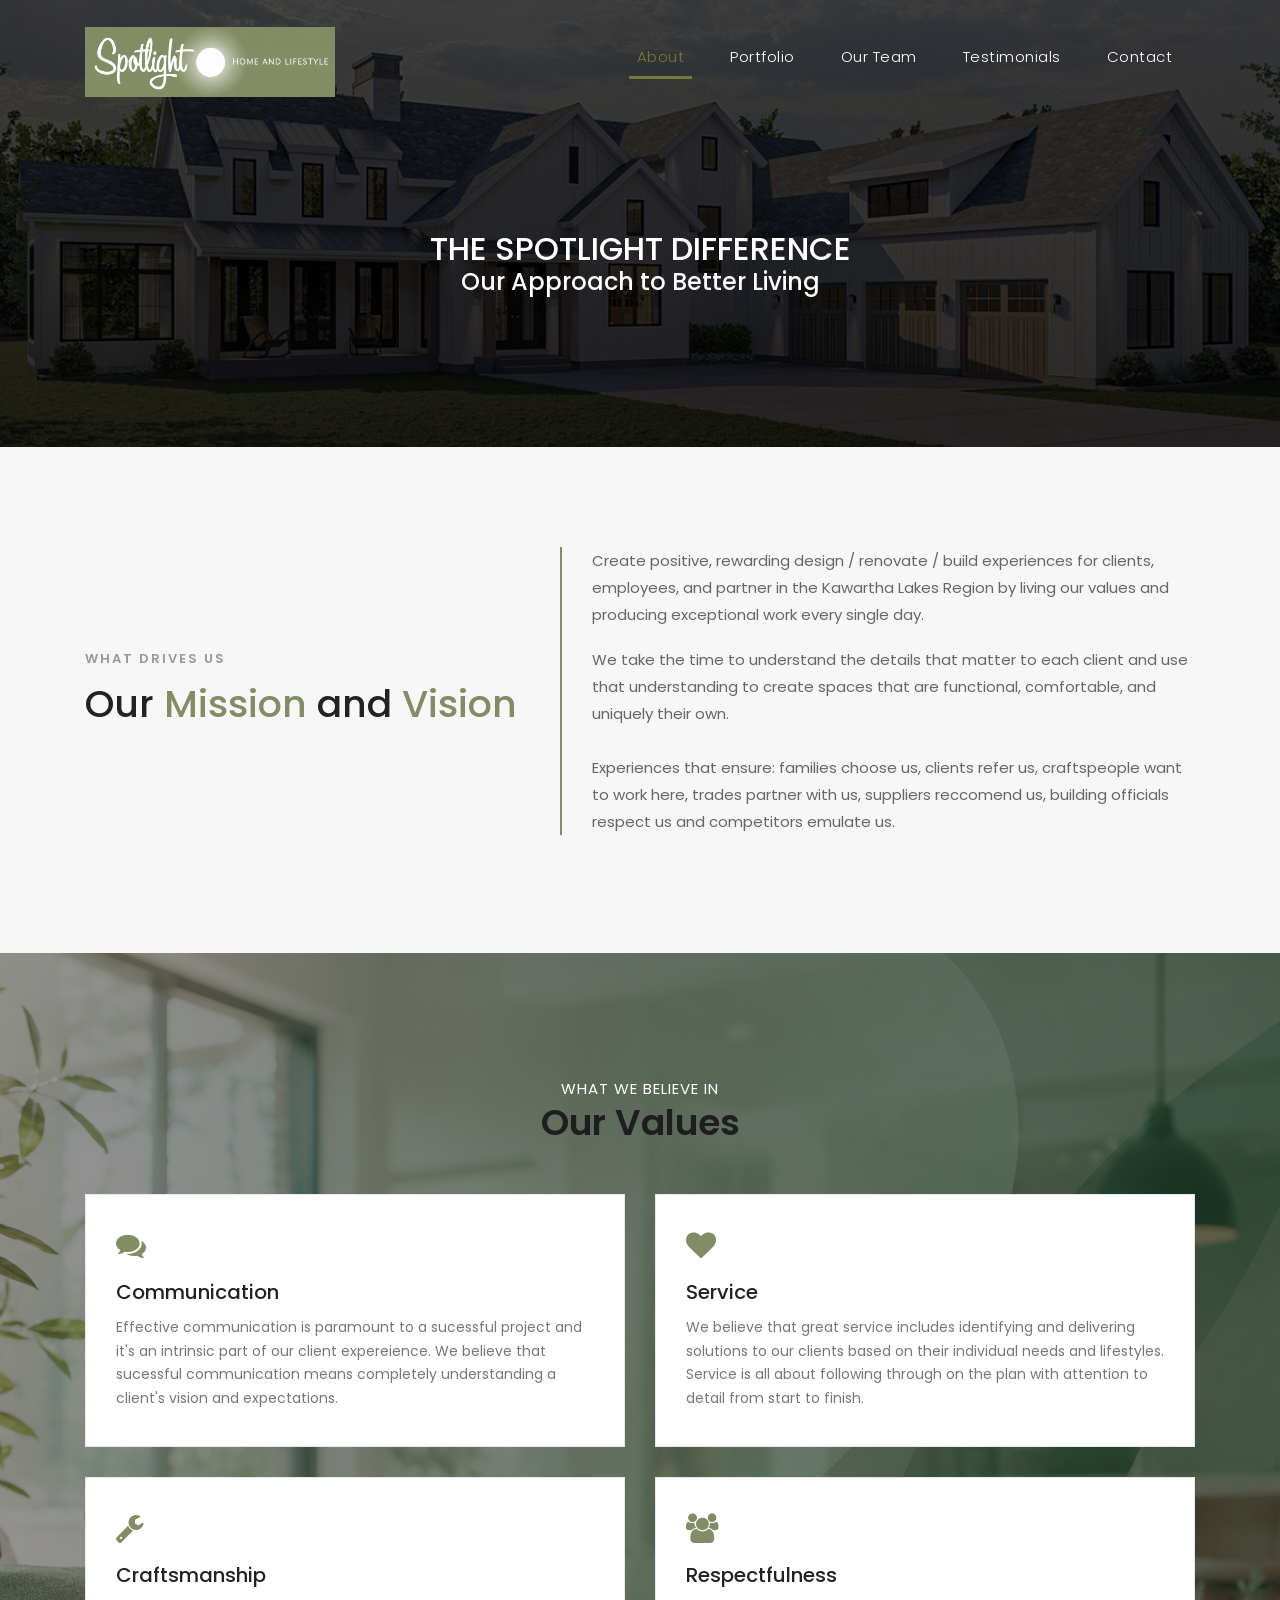
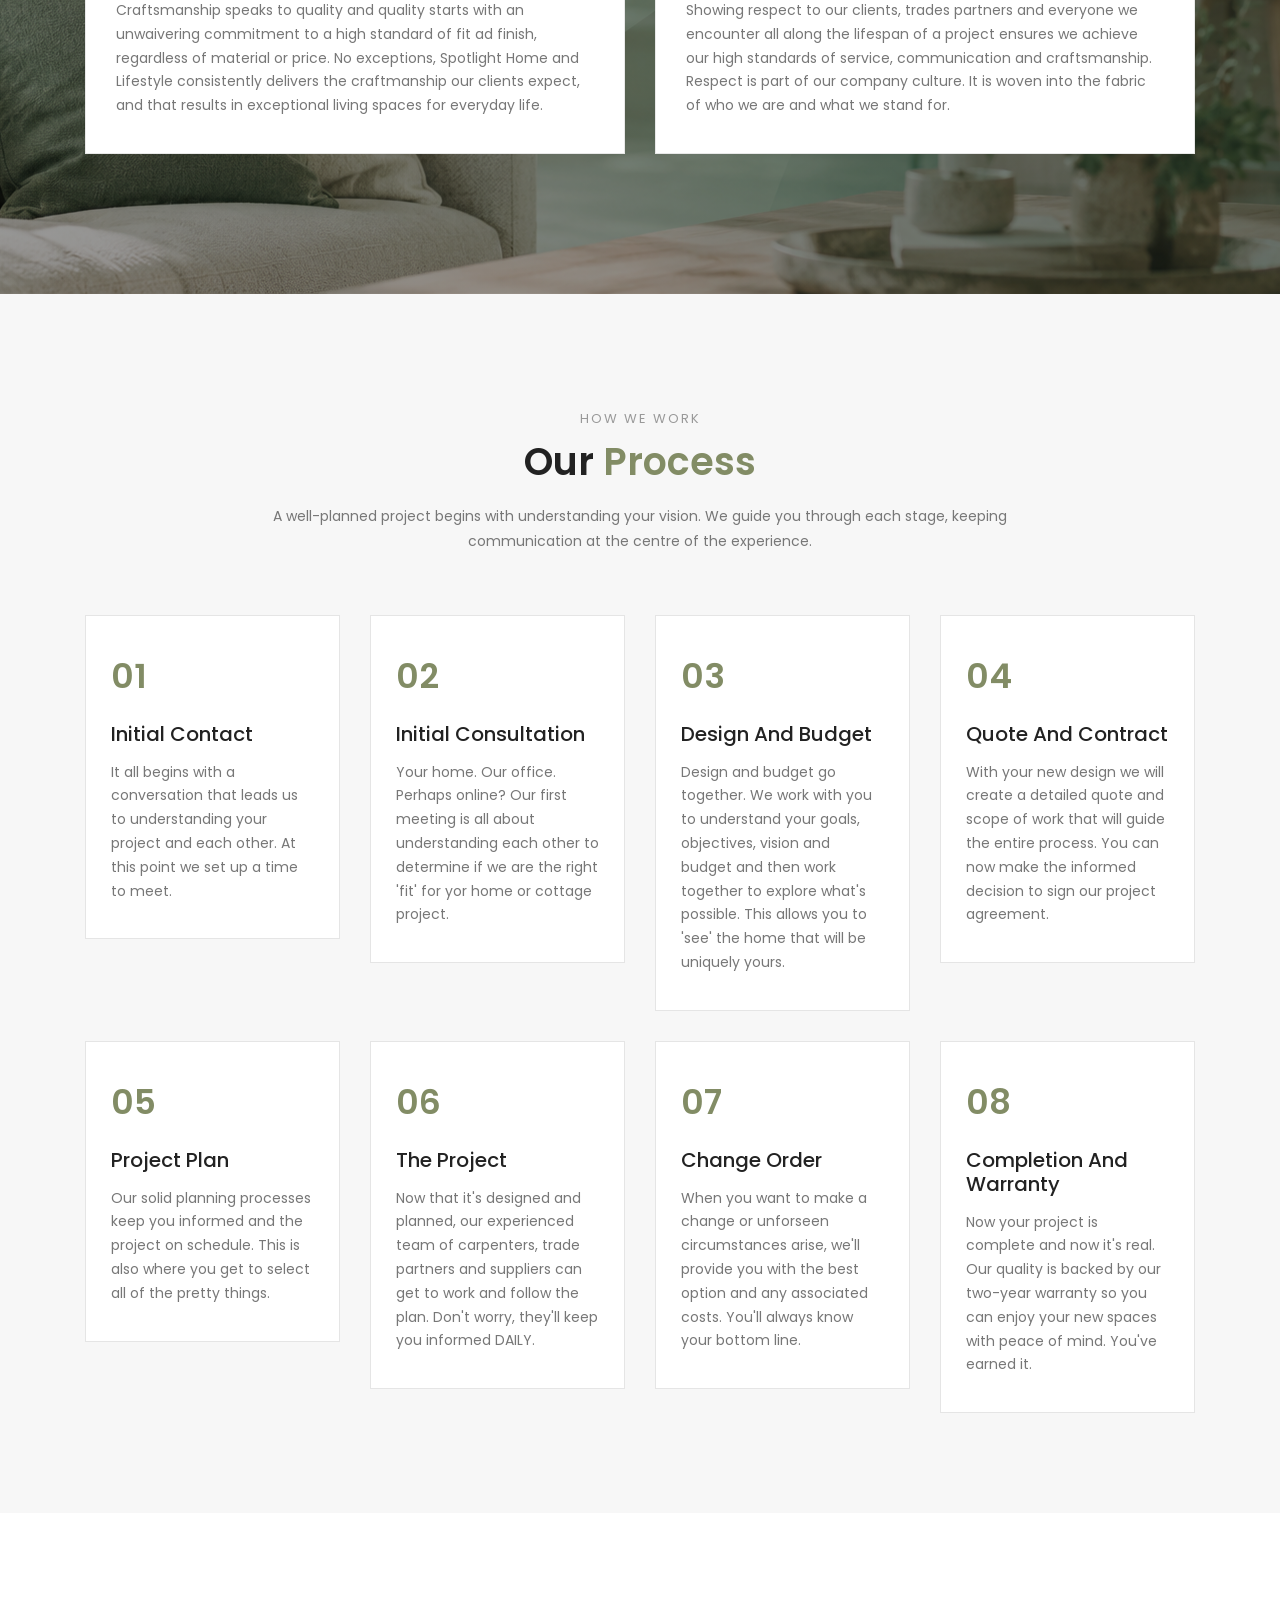
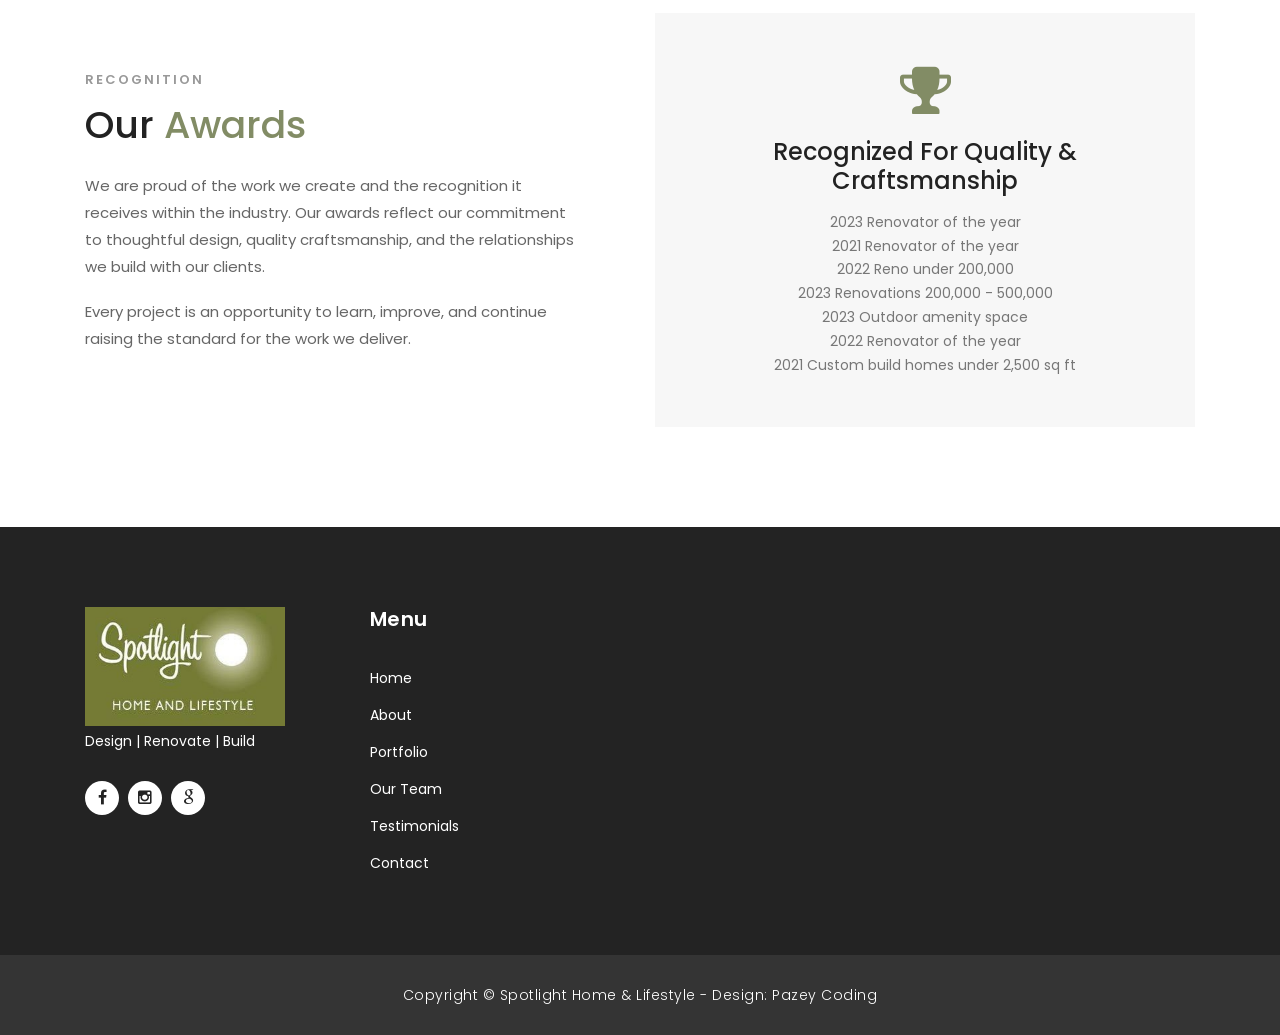
==== commit 87699bbf: "Replace spotlight logo image with new file" ====
--- a/about-spotlight.html
+++ b/about-spotlight.html
@@ -532,9 +532,7 @@
 
       <div class="col-md-3 footer-item">
 
-        <img src="spotlight-logo-long.PNG"
-             alt="Spotlight Home & Lifestyle"
-             style="max-width:200px; max-height:250px;">
+   <img src="spotlight logo.jpg" alt="Spotlight Logo" style="max-width: 200px; max-height: 250px;">
 
         <p>Design | Renovate | Build</p>
 
@@ -630,10 +628,10 @@
 <script src="vendor/bootstrap/js/bootstrap.bundle.min.js"></script>
 
     <!-- Additional Scripts -->
-    <script src="js/custom.js"></script>
-    <script src="js/owl.js"></script>
-    <script src="js/slick.js"></script>
-    <script src="js/accordions.js"></script>
+<script src="assets/js/custom.js"></script>
+<script src="assets/js/owl.js"></script>
+<script src="assets/js/slick.js"></script>
+<script src="assets/js/accordions.js"></script>
 
 </body>
 </html>
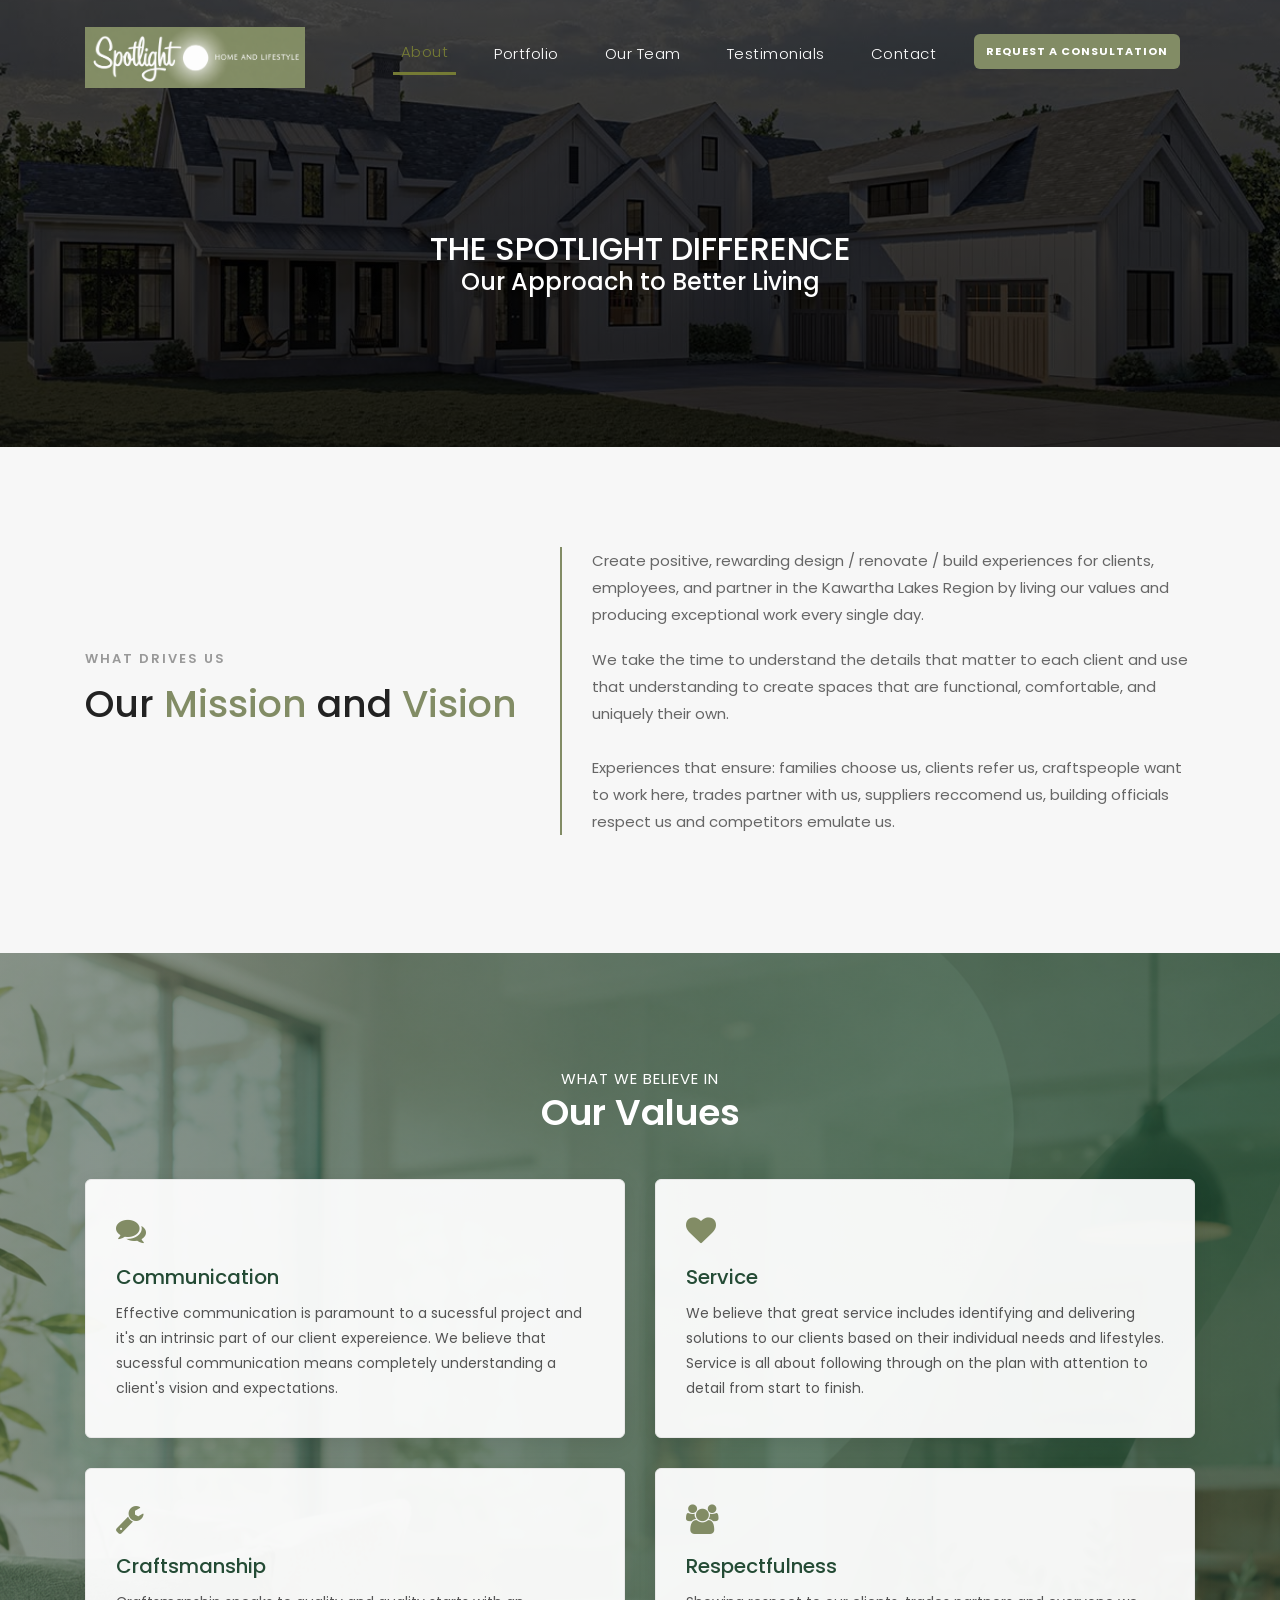
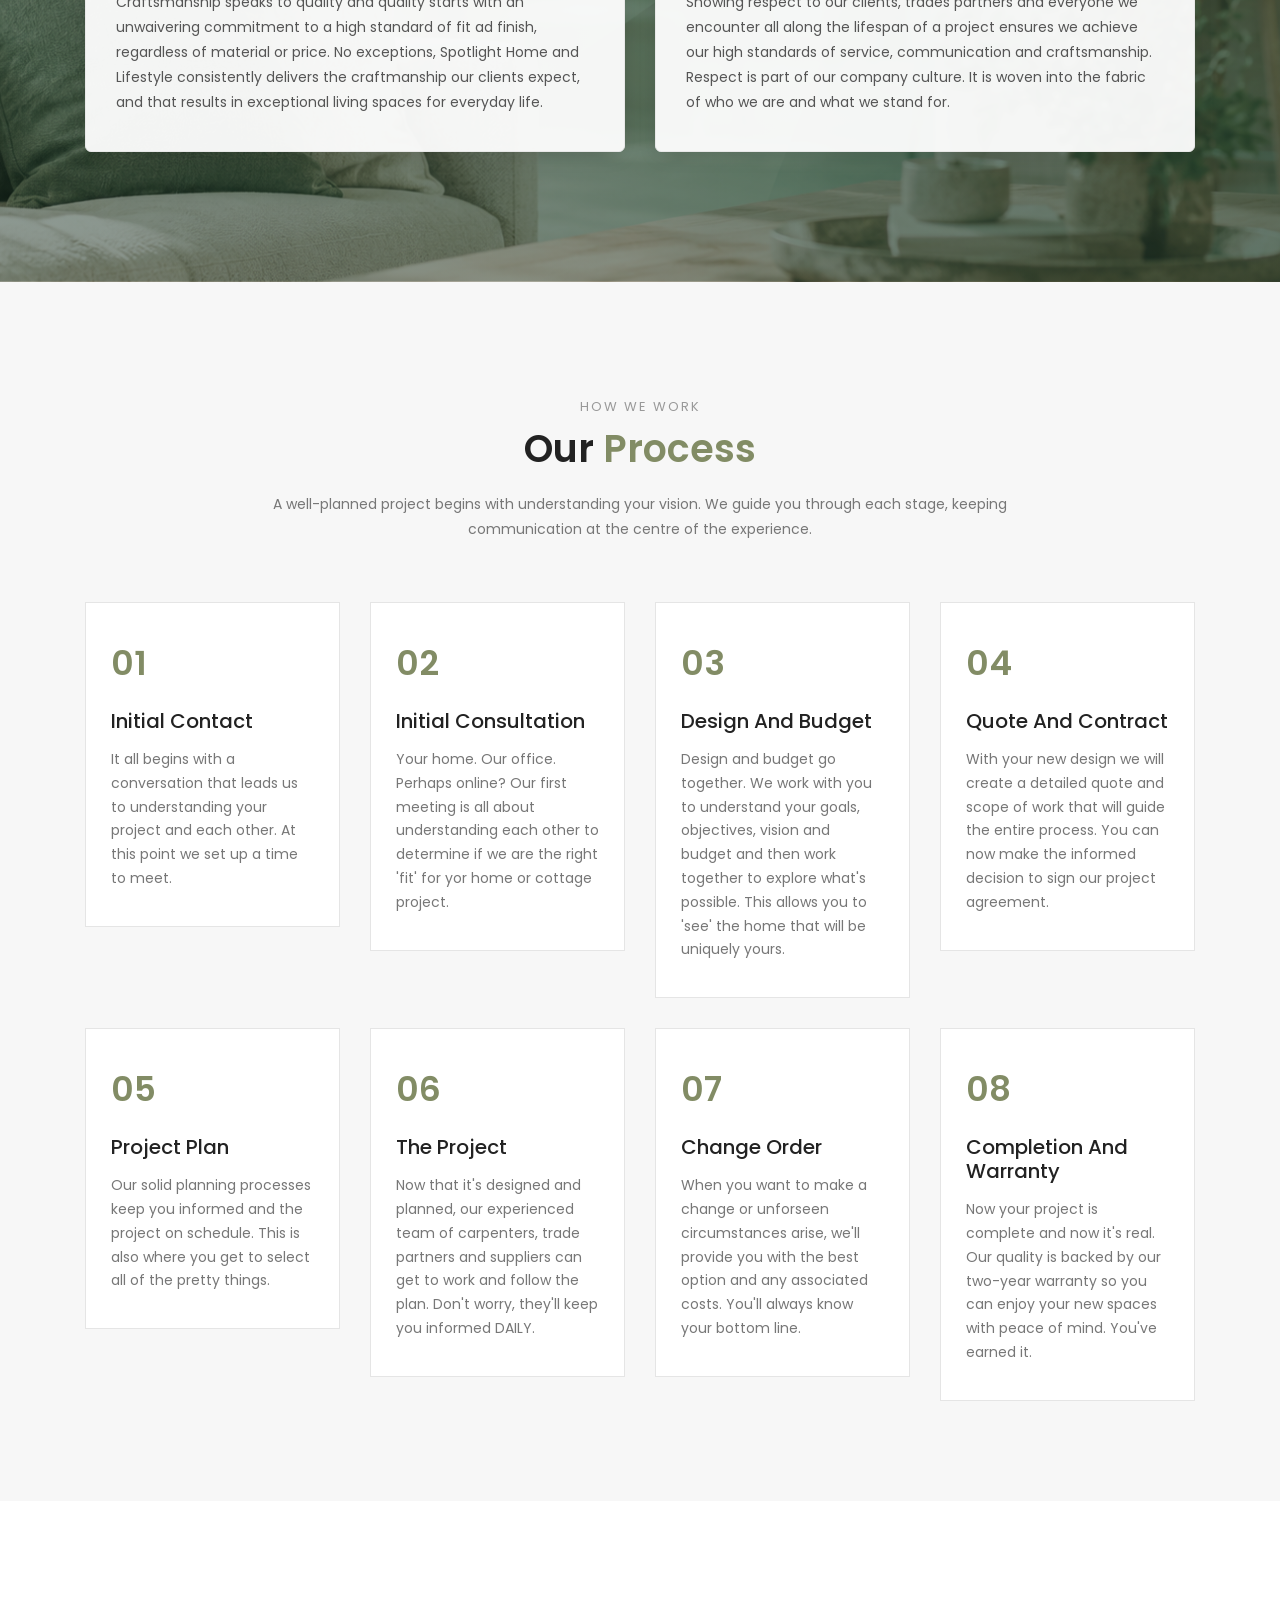
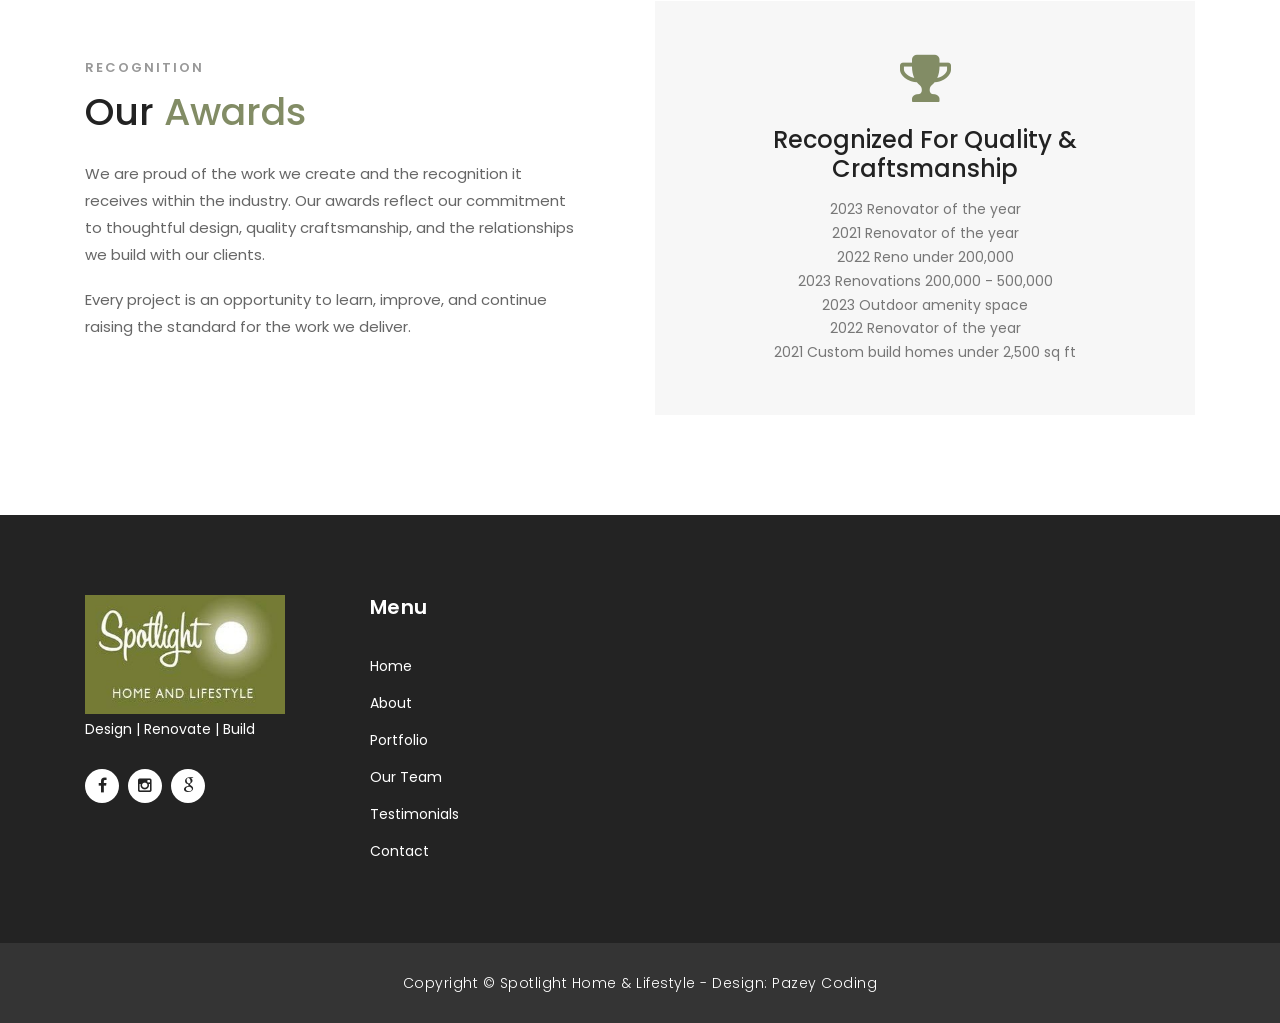
==== commit 904308bc: "Update about-spotlight.html" ====
--- a/about-spotlight.html
+++ b/about-spotlight.html
@@ -75,9 +75,15 @@
             <a class="nav-link" href="spotlight-testimonials.html">Testimonials</a>
           </li>
 
-          <li class="nav-item">
-            <a class="nav-link" href="contact-spotlight.html">Contact</a>
-          </li>
+    <li class="nav-item">
+  <a class="nav-link" href="contact-spotlight.html">Contact</a>
+</li>
+
+<li class="nav-item consultation-nav-item">
+  <a class="consultation-nav-btn" href="contact-spotlight.html">
+    Request a Consultation
+  </a>
+</li>
 
         </ul>
 
--- a/assets/css/spotlight.css
+++ b/assets/css/spotlight.css
@@ -2641,4 +2641,158 @@
     z-index: 10;
     display: block;
 }
-
+/* =========================================
+   VALUES SECTION - DESKTOP BACKGROUND
+========================================= */
+
+.about-values {
+  position: relative;
+  background-image:
+    linear-gradient(rgba(20, 45, 32, 0.48), rgba(20, 45, 32, 0.48)),
+    url("../../spotlight-values.png");
+  background-size: cover;
+  background-position: center center;
+  background-repeat: no-repeat;
+  padding: 100px 0;
+  overflow: hidden;
+}
+
+/* Keep content above the background */
+.about-values .container {
+  position: relative;
+  z-index: 2;
+}
+
+/* Section heading */
+.about-values .section-heading {
+  text-align: center;
+  margin-bottom: 45px;
+}
+
+.about-values .section-heading h2,
+.about-values .section-heading span {
+  color: #ffffff;
+}
+
+/* Value cards */
+.about-values .value-card {
+  background: rgba(255, 255, 255, 0.94);
+  border-radius: 6px;
+  padding: 35px 30px;
+  margin-bottom: 30px;
+  height: calc(100% - 30px);
+  box-shadow: 0 5px 20px rgba(0, 0, 0, 0.08);
+}
+
+.about-values .value-card h4 {
+  color: #244b35;
+}
+
+.about-values .value-card p {
+  color: #555555;
+  line-height: 1.8;
+}
+
+/* =========================================
+   MOBILE BACKGROUND
+========================================= */
+
+@media (max-width: 767px) {
+  .about-values {
+    background-image:
+      linear-gradient(rgba(20, 45, 32, 0.52), rgba(20, 45, 32, 0.52)),
+      url("../../values-mobile.png");
+
+    background-size: cover;
+    background-position: center center;
+    padding: 65px 0 40px;
+  }
+
+  .about-values .section-heading {
+    margin-bottom: 30px;
+  }
+
+  .about-values .value-card {
+    padding: 28px 22px;
+    margin-bottom: 20px;
+    height: auto;
+  }
+}
+/* Request a Consultation Navigation Button */
+.consultation-nav-item {
+  display: flex;
+  align-items: center;
+  margin-left: 15px;
+}
+
+
+
+.consultation-nav-btn {
+  display: inline-block;
+  background-color: #828C65;
+  color: #ffffff !important;
+  padding: 25px 40px;
+  border-radius: 6px;
+  font-size: 20px;
+  font-weight: 700;
+  text-transform: uppercase;
+  letter-spacing: 1px;
+  text-decoration: none !important;
+  white-space: nowrap;
+  line-height: 1.4;
+  transition: background-color 0.3s ease;
+}
+
+
+
+
+.consultation-nav-btn:hover {
+  background-color: #828C65;
+  color: #ffffff !important;
+}
+
+/* Mobile Navigation */
+@media (max-width: 991px) {
+  .consultation-nav-item {
+    margin: 10px 0 12px;
+    display: block;
+  }
+
+  .consultation-nav-btn {
+    display: inline-block;
+    text-align: center;
+  }
+}
+
+
+/* Keep all navigation items on one line */
+@media (min-width: 992px) {
+  .navbar-nav {
+    display: flex;
+    flex-wrap: nowrap;
+    align-items: center;
+  }
+
+  .navbar-nav .nav-link {
+    white-space: nowrap;
+    padding-left: 10px;
+    padding-right: 10px;
+  }
+
+  .consultation-nav-item {
+    margin-left: 8px;
+    flex-shrink: 0;
+  }
+
+  .consultation-nav-btn {
+    padding: 10px 12px;
+    font-size: 11px;
+  }
+
+  .navbar-brand img {
+    max-width: 220px !important;
+  }
+}
+
+
+
